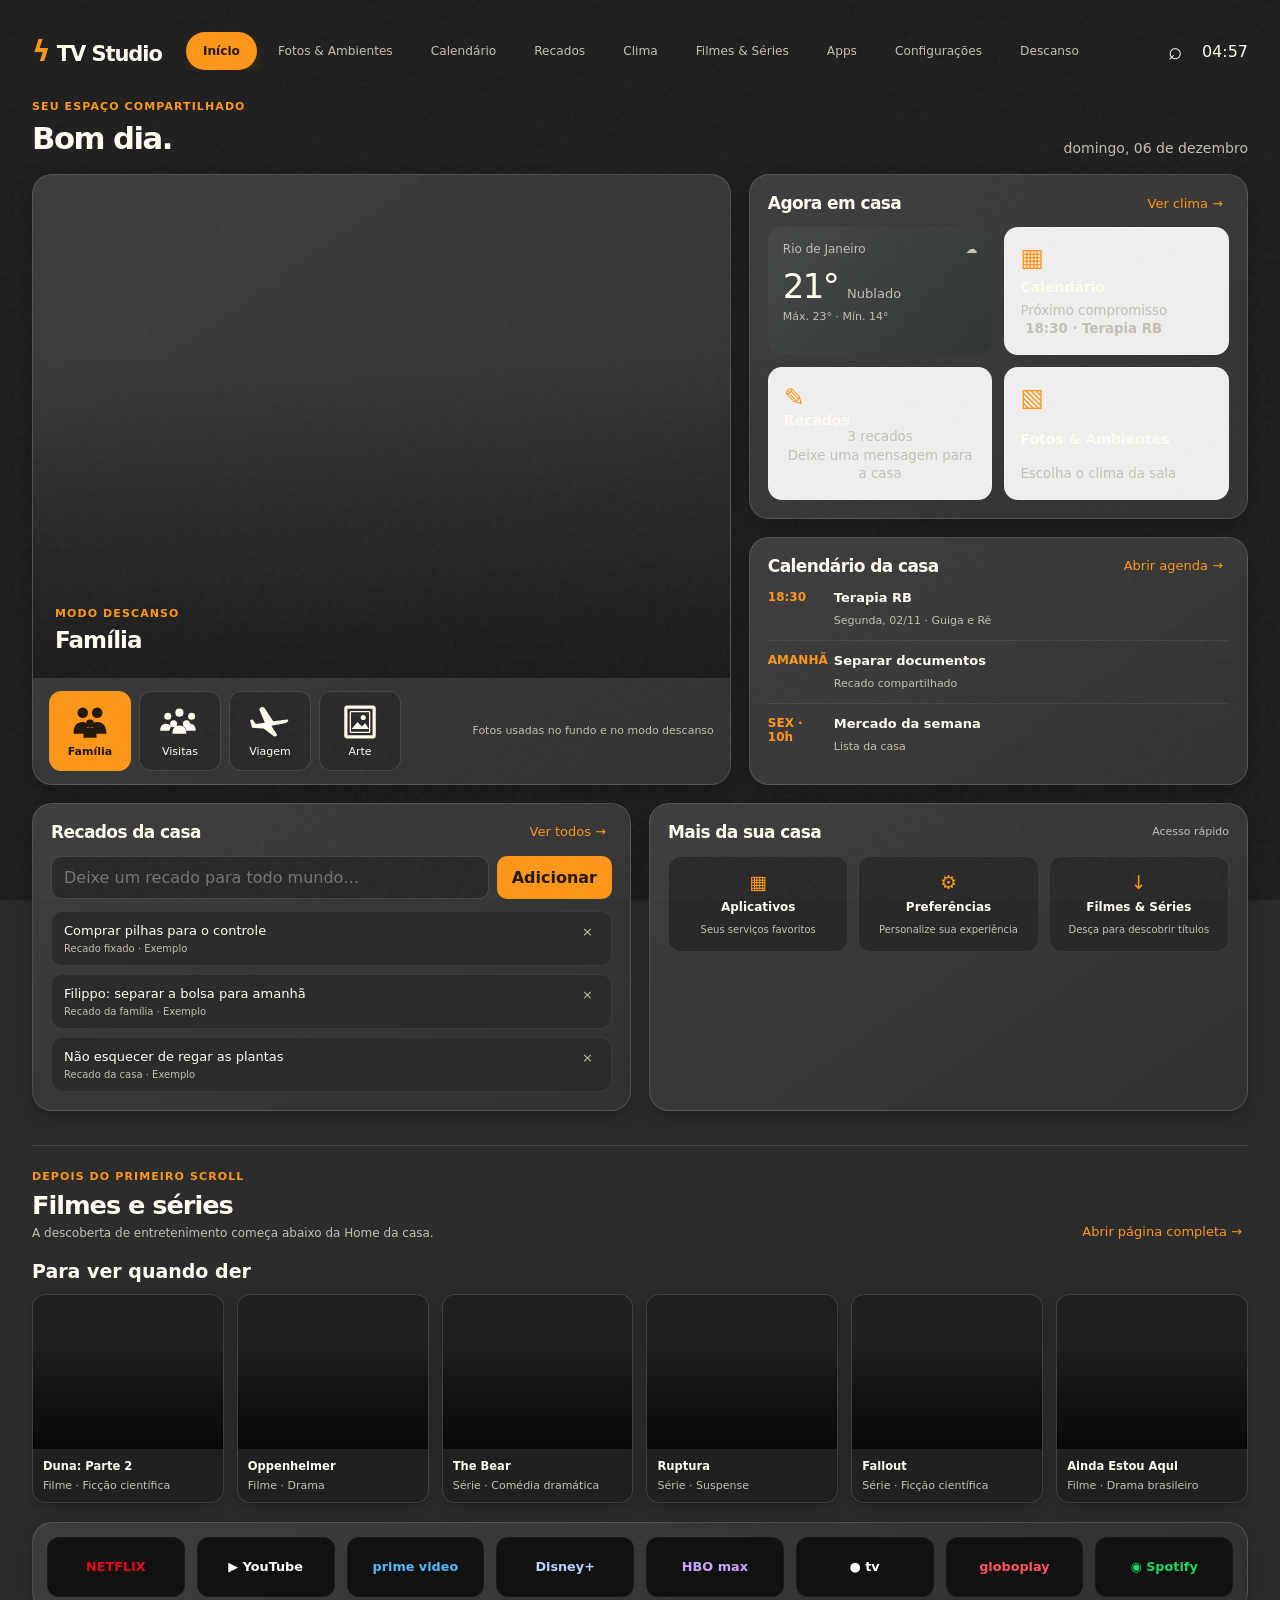
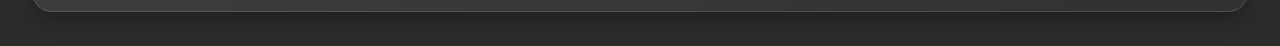
==== docs/preview-tv-studio.html @ 8d258130 "Add explanatory guest music preview interaction" ====
<!doctype html>
<html lang="pt-BR">
<head>
<meta charset="utf-8">
<meta name="viewport" content="width=device-width,initial-scale=1">
<title>TV Studio · Protótipo Casa</title>
<style>
:root{--bg:#2c2c2c;--panel:#353535;--panel2:#252525;--text:#fffcf4;--muted:#c4bfb6;--accent:#ff961a;--line:rgba(255,252,244,.14);--shadow:0 8px 22px rgba(0,0,0,.28)}
*{box-sizing:border-box}html{background:var(--bg);color:var(--text);font-family:Inter,system-ui,-apple-system,"Segoe UI",sans-serif}body{margin:0;min-height:100vh;background:var(--bg)}body:after{content:"";position:fixed;inset:0;z-index:0;pointer-events:none;background:linear-gradient(0deg,rgba(27,27,27,.88),rgba(27,27,27,.78)),var(--ambient-image,url('https://images.unsplash.com/photo-1470252649378-9c29740c9fa8?auto=format&fit=crop&w=1800&q=85')) center/cover no-repeat;opacity:1;transition:background-image .4s ease}
body:before{content:"";pointer-events:none;position:fixed;inset:0;z-index:20;opacity:.05;background-image:url("data:image/svg+xml,%3Csvg viewBox='0 0 180 180' xmlns='http://www.w3.org/2000/svg'%3E%3Cfilter id='n'%3E%3CfeTurbulence type='fractalNoise' baseFrequency='.9' numOctaves='3' stitchTiles='stitch'/%3E%3C/filter%3E%3Crect width='100%25' height='100%25' filter='url(%23n)' opacity='.7'/%3E%3C/svg%3E")}
button,input,textarea{font:inherit;color:inherit}button{cursor:pointer}button:focus-visible,input:focus-visible,textarea:focus-visible{outline:3px solid var(--accent);outline-offset:3px}
.shell{position:relative;z-index:1;max-width:1900px;margin:auto;padding:20px clamp(16px,2.5vw,42px) 34px}.top{display:flex;align-items:center;gap:24px;min-height:62px;margin-bottom:18px}.brand{font-size:clamp(21px,1.6vw,30px);font-weight:850;letter-spacing:-.05em;white-space:nowrap}.bolt{color:var(--accent);font-size:1.35em;margin-right:7px}.nav{display:flex;align-items:center;gap:4px;flex:1;overflow-x:auto;scrollbar-width:none}.nav::-webkit-scrollbar{display:none}.nav button{border:0;background:transparent;padding:12px 17px;border-radius:40px;white-space:nowrap;font-size:clamp(12px,.95vw,17px);color:var(--muted)}.nav button.active{background:var(--accent);color:#221a11;font-weight:800;box-shadow:0 4px 14px #ff961a22}.screensaver-view{position:fixed!important;inset:0;z-index:30;background:#151515;display:none!important;padding:0!important;min-height:100vh}.screensaver-view.active{display:block!important}.screensaver-photo{position:absolute;inset:0;background:linear-gradient(0deg,rgba(0,0,0,.5),transparent 45%),var(--ambient-image) center/cover;transition:background-image .5s}.screensaver-label{position:absolute;left:5vw;bottom:5vh;text-shadow:0 2px 20px #000}.screensaver-label strong{display:block;font-size:clamp(26px,4vw,60px);letter-spacing:-.04em}.screensaver-label span{font-size:clamp(14px,1.5vw,22px);color:#fffcf4cc}.screensaver-exit{position:absolute;right:28px;top:24px;background:#222a;border:1px solid #ffffff44;border-radius:99px;padding:12px 18px}.topright{display:flex;align-items:center;gap:14px;white-space:nowrap}.search{font-size:24px;background:none;border:0}
h1,h2,h3,p{margin-top:0}.page-intro{display:flex;justify-content:space-between;align-items:end;gap:14px;margin:8px 0 18px}.kicker{color:var(--accent);text-transform:uppercase;letter-spacing:.1em;font-size:11px;font-weight:850;margin-bottom:7px}.page-intro h1{font-size:clamp(28px,2.4vw,44px);letter-spacing:-.05em;margin:0}.date-label{color:var(--muted);font-size:14px}
.panel{background:linear-gradient(145deg,rgba(255,255,255,.04),rgba(0,0,0,.08)),var(--panel);border:1px solid var(--line);border-radius:20px;box-shadow:var(--shadow);min-width:0}.panel-head{display:flex;align-items:center;justify-content:space-between;gap:10px;margin-bottom:14px}.panel-head h2{font-size:clamp(17px,1.25vw,23px);letter-spacing:-.035em;margin:0}.link{background:none;border:0;color:var(--accent);font-size:13px}
.home-grid{display:grid;grid-template-columns:minmax(0,1.4fr) minmax(290px,1fr);gap:18px}.photo-panel{overflow:hidden;min-height:340px;display:grid;grid-template-rows:minmax(230px,1fr) auto}.photo-image{position:relative;min-height:265px;background:linear-gradient(0deg,rgba(17,17,17,.72),rgba(17,17,17,.02) 65%),var(--ambient-image,url('https://images.unsplash.com/photo-1470252649378-9c29740c9fa8?auto=format&fit=crop&w=1400&q=85')) center/cover}.photo-copy{position:absolute;left:22px;bottom:20px}.photo-copy h2{font-size:clamp(22px,1.8vw,32px);margin:0 0 5px;letter-spacing:-.04em}.photo-copy p{font-size:13px;color:#eee6d8;margin:0}.photo-bottom{padding:13px 16px;display:flex;align-items:center;justify-content:space-between;gap:14px}.moods{display:flex;gap:8px;flex-wrap:wrap}.mood{border:1px solid var(--line);background:#292929;border-radius:12px;padding:11px;min-width:62px;min-height:54px;display:grid;place-items:center;color:var(--text)}.mood svg{width:42px;height:36px;display:block}.moods .mood{position:relative;min-width:82px;min-height:70px;padding:12px}.moods .mood:after{content:attr(data-mood);display:block;font-size:11px;margin-top:5px}.guest-mode .mood[data-mood="Visitas"]{background:var(--accent);color:#21170b;border-color:var(--accent)}.mood.active{background:var(--accent);border-color:var(--accent);color:#21170b;font-weight:800}.small-status{color:var(--muted);font-size:11px}
.side-stack{display:grid;grid-template-rows:auto auto;gap:18px}.widget-panel{padding:18px}.widget-grid{display:grid;grid-template-columns:1fr 1fr;gap:12px}.weather-widget{background:linear-gradient(135deg,#454747,#303333);border-radius:14px;padding:15px;min-height:128px}.weather-top{display:flex;justify-content:space-between;align-items:center;color:var(--muted);font-size:12px}.temp{font-size:34px;letter-spacing:-.05em;margin:10px 0 4px}.temp small{font-size:13px;color:var(--muted);letter-spacing:0}.weather-foot{font-size:11px;color:var(--muted)}.quick-widget{border:1px solid var(--line);border-radius:14px;padding:15px;min-height:128px;display:flex;flex-direction:column;justify-content:space-between}.quick-widget .big-icon{font-size:25px;color:var(--accent)}.quick-widget strong{font-size:14px}.quick-widget small{color:var(--muted);line-height:1.4}.calendar-panel{padding:18px}.events{display:flex;flex-direction:column;gap:0}.event{display:grid;grid-template-columns:54px 1fr;gap:12px;padding:12px 0;border-top:1px solid rgba(255,252,244,.08)}.event:first-child{border-top:0;padding-top:0}.event time{color:var(--accent);font-weight:800;font-size:12px}.event strong{display:block;font-size:13px;margin-bottom:4px}.event small{color:var(--muted);font-size:11px}.notes-panel{padding:18px}.note-compose{display:flex;gap:8px;margin-bottom:12px}.note-compose input{min-width:0;flex:1;border:1px solid var(--line);background:#282828;border-radius:10px;padding:11px 12px}.note-compose button,.primary-button{border:0;background:var(--accent);color:#22180d;border-radius:10px;font-weight:800;padding:10px 15px}.note-list{display:flex;flex-direction:column;gap:8px}.note-item{display:flex;justify-content:space-between;align-items:start;gap:10px;background:#2b2b2b;border:1px solid rgba(255,252,244,.07);border-radius:11px;padding:11px 12px;font-size:13px}.note-item small{display:block;color:var(--muted);font-size:10px;margin-top:5px}.note-item button{background:none;border:0;color:var(--muted)}
.lower-grid{display:grid;grid-template-columns:1fr 1fr;gap:18px;margin-top:18px}.mini-panel{padding:18px}.mini-widgets{display:grid;grid-template-columns:repeat(3,1fr);gap:10px}.mini-card{padding:14px;border-radius:13px;background:#292929;border:1px solid rgba(255,252,244,.08);min-height:93px}.mini-card span{font-size:19px;color:var(--accent)}.mini-card strong{display:block;font-size:12px;margin:7px 0 4px}.mini-card small{font-size:10px;color:var(--muted)}
.entertainment{margin-top:34px;padding-top:24px;border-top:1px solid rgba(255,252,244,.13);scroll-margin-top:18px}.section-title{display:flex;justify-content:space-between;align-items:end;margin-bottom:16px}.section-title h2{font-size:clamp(24px,2vw,36px);margin:0;letter-spacing:-.04em}.section-title p{color:var(--muted);font-size:12px;margin:6px 0 0}.content-row{margin:20px 0 0}.content-row h3{font-size:19px;margin:0 0 12px}.posters{display:grid;grid-template-columns:repeat(6,minmax(0,1fr));gap:13px}.poster{padding:0;text-align:left;overflow:hidden;border-radius:13px;border:1px solid var(--line);background:#202020;box-shadow:0 5px 16px #0004;transition:transform .16s,border-color .16s}.poster:hover,.poster:focus-visible{transform:translateY(-3px);border-color:var(--accent)}.poster-art{height:clamp(130px,12vw,210px);background-size:cover;background-position:center;position:relative}.poster-art:after{content:"";position:absolute;inset:30% 0 0;background:linear-gradient(transparent,#0009)}.poster-info{padding:10px}.poster-info strong{font-size:clamp(11px,.9vw,15px);display:block;white-space:nowrap;overflow:hidden;text-overflow:ellipsis}.poster-info small{display:block;color:var(--muted);font-size:11px;margin-top:6px}.apps-row{margin-top:19px;padding:14px;display:grid;grid-template-columns:repeat(8,minmax(0,1fr));gap:12px}.app{min-height:60px;border-radius:12px;background:#111;display:grid;place-items:center;font-weight:850;font-size:clamp(11px,1vw,17px);border:1px solid rgba(255,255,255,.04)}.netflix{color:#e50914}.youtube{color:#fff}.prime{color:#55b8fa}.disney{color:#bed0ff}.max{color:#c6a7ff}.apple{color:#fff}.globo{color:#ff5664}.spotify{color:#1ed760}

.guest-tools{display:none;margin-top:12px;gap:14px;align-items:stretch}.guest-mode .guest-tools{display:flex}.guest-qr{display:flex;gap:12px;align-items:center;padding:12px 14px;border:1px solid var(--line);border-radius:14px;background:rgba(25,25,25,.78);min-width:0}.guest-qr img{width:94px;height:94px;background:#fff;border-radius:7px;object-fit:contain}.guest-qr strong{display:block;font-size:13px;margin-bottom:5px}.guest-qr small{color:var(--muted);font-size:11px;line-height:1.4}.guest-music{flex:1;display:flex;gap:12px;align-items:center;border:2px solid var(--accent);border-radius:14px;padding:14px;background:rgba(25,25,25,.82);text-align:left}.guest-music .spotify-mark{width:48px;height:48px;border-radius:50%;background:#1ed760;color:#101010;display:grid;place-items:center;font-size:27px;flex:none}.guest-music strong{display:block;font-size:14px}.guest-music small{display:block;color:var(--muted);margin-top:4px;font-size:11px}.guest-mode .spotify-app{outline:2px solid var(--accent);outline-offset:3px;order:-1}

.page-view{display:none}.page-view.active{display:block}.page-card{padding:22px;min-height:320px}.page-card h2{font-size:24px}.placeholder-grid{display:grid;grid-template-columns:repeat(3,minmax(0,1fr));gap:14px;margin-top:20px}.placeholder-tile{padding:20px;border:1px solid var(--line);border-radius:14px;background:#292929;min-height:145px}.placeholder-tile b{display:block;margin:12px 0 7px}.placeholder-tile p{color:var(--muted);font-size:13px;line-height:1.5}.calendar-full{display:grid;grid-template-columns:1.1fr 1fr;gap:18px}.month{display:grid;grid-template-columns:repeat(7,1fr);gap:6px}.day{padding:10px 4px;text-align:center;border-radius:8px;background:#292929;color:var(--muted);font-size:12px}.day.has{border:1px solid var(--accent);color:var(--text)}.day.today{background:var(--accent);color:#21170c;font-weight:900}.message-board{display:grid;grid-template-columns:repeat(3,minmax(0,1fr));gap:12px}.message{padding:18px;min-height:140px;border-radius:15px;background:#292929;border:1px solid var(--line)}.message .pin{color:var(--accent)}.message p{line-height:1.5;font-size:14px}.toolbar{display:flex;gap:8px;flex-wrap:wrap;margin:14px 0}.toolbar button{border:1px solid var(--line);background:#292929;border-radius:10px;padding:10px 13px}.toolbar button.active{border-color:var(--accent);color:var(--accent)}.demo-hint{color:var(--muted);font-size:12px;line-height:1.55;margin-top:16px}
@media(max-width:980px){.top{align-items:start;flex-wrap:wrap}.nav{order:3;flex-basis:100%}.home-grid{grid-template-columns:1fr}.side-stack{grid-template-columns:1fr 1fr;grid-template-rows:auto}.lower-grid{grid-template-columns:1fr}.posters{grid-template-columns:repeat(3,minmax(0,1fr))}.apps-row{grid-template-columns:repeat(4,minmax(0,1fr))}}
@media(max-width:620px){.shell{padding:12px}.topright{margin-left:auto}.side-stack{grid-template-columns:1fr}.home-grid{gap:12px}.photo-panel{min-height:300px}.photo-image{min-height:220px}.photo-bottom{align-items:start;flex-direction:column}.widget-grid{grid-template-columns:1fr 1fr}.lower-grid{gap:12px}.mini-widgets{grid-template-columns:1fr}.posters{grid-template-columns:repeat(2,minmax(0,1fr))}.apps-row{grid-template-columns:repeat(4,minmax(0,1fr))}.placeholder-grid,.message-board{grid-template-columns:1fr}.calendar-full{grid-template-columns:1fr}.page-intro{align-items:start;flex-direction:column}}
</style>
</head>
<body>
<main class="shell">
<header class="top">
 <div class="brand"><span class="bolt">ϟ</span>TV Studio</div>
 <nav class="nav" aria-label="Menu principal">
  <button class="active" data-page="home">Início</button><button data-page="photos">Fotos & Ambientes</button><button data-page="calendar">Calendário</button><button data-page="notes">Recados</button><button data-page="weather">Clima</button><button data-page="entertainment">Filmes & Séries</button><button data-page="apps">Apps</button><button data-page="settings">Configurações</button><button data-page="screensaver">Descanso</button>
 </nav>
 <div class="topright"><button class="search" aria-label="Buscar">⌕</button><span id="clock"></span></div>
</header>

<section class="page-view active" id="page-home">
 <div class="page-intro"><div><div class="kicker">Seu espaço compartilhado</div><h1>Bom dia.</h1></div><div class="date-label" id="dateLabel"></div></div>
 <div class="home-grid">
  <section class="panel photo-panel">
   <div class="photo-image"><div class="photo-copy"><div class="kicker">Modo descanso</div><h2 id="moodTitle">Família</h2></div></div>
   <div class="photo-bottom"><div class="moods"><button class="mood active" data-mood="Família" aria-label="Família" title="Família"><svg viewBox="0 0 64 54" aria-hidden="true"><circle cx="21" cy="13" r="8" fill="currentColor"/><circle cx="43" cy="13" r="8" fill="currentColor"/><circle cx="32" cy="29" r="6" fill="currentColor"/><path d="M7 43c0-10 5-16 14-16 4 0 7 2 9 5-3 4-4 8-4 13H7zm31 2c0-6-1-10-4-13 2-3 5-5 9-5 9 0 14 6 14 18H38zM22 51c0-10 3-16 10-16s10 6 10 16H22z" fill="currentColor"/></svg></button><button class="mood" data-mood="Visitas" aria-label="Visitas" title="Visitas"><svg viewBox="0 0 72 56" aria-hidden="true"><g fill="currentColor"><circle cx="35" cy="12" r="7"/><circle cx="15" cy="18" r="6"/><circle cx="56" cy="18" r="6"/><circle cx="25" cy="31" r="6"/><circle cx="47" cy="31" r="6"/><path d="M23 48c0-9 4-14 12-14s12 5 12 14H23zM2 43c0-8 4-12 10-12 4 0 7 2 9 5-2 3-3 5-3 7H2zm45 0c0-2-1-4-3-7 2-3 5-5 9-5 6 0 10 4 10 12H47z"/></g></svg></button><button class="mood" data-mood="Viagem" aria-label="Viagem" title="Viagem"><svg viewBox="0 0 64 56" aria-hidden="true"><path d="M59 24 37 27 24 7c-1-2-4-3-6-2-2 1-3 3-2 5l8 19-14 2-5-7-4 1 3 12 18 1 16 12c2 1 5 0 5-2l-9-14 21-4c5-1 7-5 4-6z" fill="currentColor"/></svg></button><button class="mood" data-mood="Arte" aria-label="Arte" title="Arte"><svg viewBox="0 0 64 56" aria-hidden="true"><rect x="10" y="5" width="44" height="46" rx="2" fill="none" stroke="currentColor" stroke-width="5"/><rect x="17" y="12" width="30" height="32" rx="1" fill="none" stroke="currentColor" stroke-width="2"/><circle cx="37" cy="21" r="4" fill="currentColor"/><path d="M19 39 28 28l7 7 5-5 6 9z" fill="currentColor"/></svg></button></div><span class="small-status">Fotos usadas no fundo e no modo descanso</span></div>
  </section>
  <div class="side-stack">
   <section class="panel widget-panel">
    <div class="panel-head"><h2>Agora em casa</h2><button class="link" data-page="weather">Ver clima →</button></div>
    <div class="widget-grid">
     <div class="weather-widget"><div class="weather-top"><span>Rio de Janeiro</span><span>☁</span></div><div class="temp">21° <small>Nublado</small></div><div class="weather-foot">Máx. 23° · Mín. 14°</div></div>
     <button class="quick-widget" data-page="calendar"><span class="big-icon">▦</span><strong>Calendário</strong><small>Próximo compromisso<br><b>18:30 · Terapia RB</b></small></button>
     <button class="quick-widget" data-page="notes"><span class="big-icon">✎</span><strong>Recados</strong><small><span id="noteCount">3 recados</span><br>Deixe uma mensagem para a casa</small></button>
     <button class="quick-widget" data-page="photos"><span class="big-icon">▧</span><strong>Fotos & Ambientes</strong><small>Escolha o clima da sala</small></button>
    </div>
   </section>
   <section class="panel calendar-panel">
    <div class="panel-head"><h2>Calendário da casa</h2><button class="link" data-page="calendar">Abrir agenda →</button></div>
    <div class="events">
     <div class="event"><time>18:30</time><div><strong>Terapia RB</strong><small>Segunda, 02/11 · Guiga e Rê</small></div></div>
     <div class="event"><time>AMANHÃ</time><div><strong>Separar documentos</strong><small>Recado compartilhado</small></div></div>
     <div class="event"><time>SEX · 10h</time><div><strong>Mercado da semana</strong><small>Lista da casa</small></div></div>
    </div>
   </section>
  </div>
 </div>
 <div class="lower-grid">
  <section class="panel notes-panel">
   <div class="panel-head"><h2>Recados da casa</h2><button class="link" data-page="notes">Ver todos →</button></div>
   <form class="note-compose" id="quickNote"><input id="noteInput" placeholder="Deixe um recado para todo mundo…" aria-label="Novo recado"><button type="submit">Adicionar</button></form>
   <div class="note-list" id="homeNotes">
    <div class="note-item"><div>Comprar pilhas para o controle<small>Recado fixado · Exemplo</small></div><button aria-label="Remover">×</button></div>
    <div class="note-item"><div>Filippo: separar a bolsa para amanhã<small>Recado da família · Exemplo</small></div><button aria-label="Remover">×</button></div>
    <div class="note-item"><div>Não esquecer de regar as plantas<small>Recado da casa · Exemplo</small></div><button aria-label="Remover">×</button></div>
   </div>
  </section>
  <section class="panel mini-panel">
   <div class="panel-head"><h2>Mais da sua casa</h2><span class="small-status">Acesso rápido</span></div>
   <div class="mini-widgets">
    <button class="mini-card" data-page="apps"><span>▦</span><strong>Aplicativos</strong><small>Seus serviços favoritos</small></button>
    <button class="mini-card" data-page="settings"><span>⚙</span><strong>Preferências</strong><small>Personalize sua experiência</small></button>
    <button class="mini-card" data-scroll="entertainment"><span>↓</span><strong>Filmes & Séries</strong><small>Desça para descobrir títulos</small></button>
   </div>
  </section>
 </div>
 <section class="entertainment" id="entertainment">
  <div class="section-title"><div><div class="kicker">Depois do primeiro scroll</div><h2>Filmes e séries</h2><p>A descoberta de entretenimento começa abaixo da Home da casa.</p></div><button class="link" data-page="entertainment">Abrir página completa →</button></div>
  <div class="content-row"><h3>Para ver quando der</h3><div class="posters" id="homePosters"></div></div>
  <div class="panel apps-row" aria-label="Aplicativos de streaming"><button class="app netflix">NETFLIX</button><button class="app youtube">▶ YouTube</button><button class="app prime">prime video</button><button class="app disney">Disney+</button><button class="app max">HBO max</button><button class="app apple">● tv</button><button class="app globo">globoplay</button><button class="app spotify spotify-app">◉ Spotify</button></div>
 </section>
</section>

<section class="page-view" id="page-photos">
 <div class="page-intro"><div><div class="kicker">Personalize o ambiente</div><h1>Fotos & Ambientes</h1></div><div class="date-label">Família · Visitas · Calma · Arte</div></div>
 <section class="panel page-card"><h2>Suas fotos começam aqui</h2><p class="demo-hint">Esta prévia mostra a experiência visual. A conexão direta com álbuns do Google Fotos ainda não está implementada no aplicativo. Não mostramos uma falsa conexão.</p><div class="photo-image" style="border-radius:14px;min-height:300px;margin:16px 0"><div class="photo-copy"><div class="kicker">Ambiente selecionado</div><h2 id="photoMoodPage">Família</h2></div></div><div class="moods"><button class="mood active" data-mood="Família" title="Família" aria-label="Família"><svg viewBox="0 0 64 54" aria-hidden="true"><circle cx="21" cy="13" r="8" fill="currentColor"/><circle cx="43" cy="13" r="8" fill="currentColor"/><circle cx="32" cy="29" r="6" fill="currentColor"/><path d="M7 43c0-10 5-16 14-16 4 0 7 2 9 5-3 4-4 8-4 13H7zm31 2c0-6-1-10-4-13 2-3 5-5 9-5 9 0 14 6 14 18H38zM22 51c0-10 3-16 10-16s10 6 10 16H22z" fill="currentColor"/></svg></button><button class="mood" data-mood="Visitas" title="Visitas" aria-label="Visitas"><svg viewBox="0 0 72 56" aria-hidden="true"><g fill="currentColor"><circle cx="35" cy="12" r="7"/><circle cx="15" cy="18" r="6"/><circle cx="56" cy="18" r="6"/><circle cx="25" cy="31" r="6"/><circle cx="47" cy="31" r="6"/><path d="M23 48c0-9 4-14 12-14s12 5 12 14H23zM2 43c0-8 4-12 10-12 4 0 7 2 9 5-2 3-3 5-3 7H2zm45 0c0-2-1-4-3-7 2-3 5-5 9-5 6 0 10 4 10 12H47z"/></g></svg></button><button class="mood" data-mood="Viagem" title="Viagem" aria-label="Viagem"><svg viewBox="0 0 64 56" aria-hidden="true"><path d="M59 24 37 27 24 7c-1-2-4-3-6-2-2 1-3 3-2 5l8 19-14 2-5-7-4 1 3 12 18 1 16 12c2 1 5 0 5-2l-9-14 21-4c5-1 7-5 4-6z" fill="currentColor"/></svg></button><button class="mood" data-mood="Arte" title="Arte" aria-label="Arte"><svg viewBox="0 0 64 56" aria-hidden="true"><rect x="10" y="5" width="44" height="46" rx="2" fill="none" stroke="currentColor" stroke-width="5"/><rect x="17" y="12" width="30" height="32" rx="1" fill="none" stroke="currentColor" stroke-width="2"/><circle cx="37" cy="21" r="4" fill="currentColor"/><path d="M19 39 28 28l7 7 5-5 6 9z" fill="currentColor"/></svg></button></div><div class="placeholder-grid"><div class="placeholder-tile"><span>▧</span><b>Família</b><p>Fotos e memórias para o dia a dia.</p></div><div class="placeholder-tile"><span>⌂</span><b>Visitas</b><p>Um ambiente acolhedor para receber.</p></div><div class="placeholder-tile"><span>◌</span><b>Calma</b><p>Imagens tranquilas para momentos de descanso.</p></div></div></section>
</section>
<section class="page-view" id="page-calendar">
 <div class="page-intro"><div><div class="kicker">Organização compartilhada</div><h1>Calendário da casa</h1></div><div class="date-label">Eventos demonstrativos</div></div>
 <div class="calendar-full"><section class="panel page-card"><div class="panel-head"><h2>Novembro 2026</h2><span class="small-status">Vista mensal · Demonstração</span></div><div class="month" id="month"></div><p class="demo-hint">Os eventos exibidos são ilustrativos nesta prévia, não vêm de uma conta de calendário conectada.</p></section><section class="panel page-card"><div class="panel-head"><h2>Próximos compromissos</h2><button class="link" data-page="notes">Abrir recados →</button></div><div class="events"><div class="event"><time>02 NOV<br>18:30</time><div><strong>Terapia RB</strong><small>Guiga e Rê</small></div></div><div class="event"><time>16 NOV<br>18:30</time><div><strong>Terapia RB</strong><small>Guiga e Rê</small></div></div><div class="event"><time>30 NOV<br>18:30</time><div><strong>Terapia RB</strong><small>Guiga e Rê</small></div></div><div class="event"><time>04 DEZ<br>10:00</time><div><strong>Compromisso da família</strong><small>Exemplo para protótipo</small></div></div></div></section></div>
</section>
<section class="page-view" id="page-notes">
 <div class="page-intro"><div><div class="kicker">Comunicação da família</div><h1>Recados</h1></div><div class="date-label">Prévia local · não sincronizada</div></div>
 <section class="panel page-card"><h2>Mural de recados</h2><form class="note-compose" id="fullNote"><input id="fullNoteInput" placeholder="Escreva um recado…" aria-label="Novo recado"><button type="submit">Publicar</button></form><div class="message-board" id="messageBoard"></div><p class="demo-hint">Os recados adicionados nesta prévia ficam apenas nesta sessão do navegador. A sincronização entre dispositivos precisa de backend.</p></section>
</section>
<section class="page-view" id="page-weather">
 <div class="page-intro"><div><div class="kicker">Visão rápida do tempo</div><h1>Clima</h1></div><div class="date-label">Rio de Janeiro · demonstração</div></div>
 <section class="panel page-card"><h2>Hoje na sua cidade</h2><div class="widget-grid"><div class="weather-widget"><div class="weather-top"><span>Rio de Janeiro</span><span>☁</span></div><div class="temp">21° <small>Nublado</small></div><div class="weather-foot">Máx. 23° · Mín. 14°</div></div><div class="weather-widget"><div class="weather-top"><span>Próximas horas</span><span>☀</span></div><div class="temp">22° <small>12h</small></div><div class="weather-foot">23° · 14h &nbsp; 22° · 16h</div></div></div><p class="demo-hint">Dados ilustrativos nesta prévia. O app final deverá apresentar o estado de carregamento e a fonte dos dados reais.</p></section>
</section>
<section class="page-view" id="page-entertainment">
 <div class="page-intro"><div><div class="kicker">Descoberta</div><h1>Filmes & Séries</h1></div><div class="date-label">Página dedicada</div></div>
 <section class="panel page-card"><h2>Destaques para assistir</h2><div class="posters" id="fullPosters"></div><p class="demo-hint">Títulos e imagens demonstrativos. A página final usa os dados da integração de catálogo quando estiverem disponíveis.</p></section>
</section>
<section class="page-view" id="page-apps">
 <div class="page-intro"><div><div class="kicker">Acesso rápido</div><h1>Aplicativos</h1></div><div class="date-label">Página dedicada</div></div>
 <section class="panel page-card"><h2>Seus aplicativos favoritos</h2><div class="panel apps-row"><button class="app netflix">NETFLIX</button><button class="app youtube">▶ YouTube</button><button class="app prime">prime video</button><button class="app disney">Disney+</button><button class="app max">HBO max</button><button class="app apple">● tv</button><button class="app globo">globoplay</button><button class="app spotify">◉ Spotify</button></div><p class="demo-hint">Os botões nesta prévia não abrem aplicativos reais. A versão para TV usa a lista de apps instalada e as intents do Android.</p></section>
</section>
<section class="page-view screensaver-view" id="page-screensaver"><div class="screensaver-photo"></div><button class="screensaver-exit" id="exitScreensaver">← Voltar ao TV Studio</button><div class="screensaver-label"><strong id="screensaverMood">Família</strong><span>Modo descanso · fotos do álbum de ambientes</span></div></section>
<section class="page-view" id="page-settings">
 <div class="page-intro"><div><div class="kicker">Ajustes do produto</div><h1>Configurações</h1></div><div class="date-label">Página dedicada</div></div>
 <section class="panel page-card"><h2>Personalize o TV Studio</h2><div class="placeholder-grid"><div class="placeholder-tile"><span>◐</span><b>Aparência</b><p>Tema escuro, contraste, tamanhos e estilo visual.</p></div><div class="placeholder-tile"><span>⌖</span><b>Localização</b><p>Cidade e unidades para o widget de clima.</p></div><div class="placeholder-tile"><span>▦</span><b>Dados e conexões</b><p>Calendário, fotos e serviços de conteúdo.</p></div></div><p class="demo-hint">Esta é uma maquete de navegação. As preferências não alteram o aplicativo instalado.</p></section>
</section>

</main>
<script>
const media=[
 ["Duna: Parte 2","Filme · Ficção científica","https://images.unsplash.com/photo-1500530855697-b586d89ba3ee?auto=format&fit=crop&w=500&q=80"],
 ["Oppenheimer","Filme · Drama","https://images.unsplash.com/photo-1519608487953-e999c86e7455?auto=format&fit=crop&w=500&q=80"],
 ["The Bear","Série · Comédia dramática","https://images.unsplash.com/photo-1555992336-03a23c7b20ee?auto=format&fit=crop&w=500&q=80"],
 ["Ruptura","Série · Suspense","https://images.unsplash.com/photo-1497366754035-f200968a6e72?auto=format&fit=crop&w=500&q=80"],
 ["Fallout","Série · Ficção científica","https://images.unsplash.com/photo-1500534623283-312aade485b7?auto=format&fit=crop&w=500&q=80"],
 ["Ainda Estou Aqui","Filme · Drama brasileiro","https://images.unsplash.com/photo-1518837695005-2083093ee35b?auto=format&fit=crop&w=500&q=80"]
];
function makePosters(where){const root=document.getElementById(where);if(!root)return;media.forEach(([title,meta,img])=>{const b=document.createElement('button');b.className='poster';b.innerHTML='<div class="poster-art" style="background-image:linear-gradient(0deg,#0005,transparent 65%),url(&quot;'+img+'&quot;)"></div><div class="poster-info"><strong>'+title+'</strong><small>'+meta+'</small></div>';b.addEventListener('click',()=>{const old=document.querySelector('.selection-message');if(old)old.remove();const p=document.createElement('p');p.className='demo-hint selection-message';p.textContent=title+' selecionado na prévia. Ações de reprodução não estão conectadas.';root.parentElement.appendChild(p)});root.appendChild(b)})}
makePosters('homePosters');makePosters('fullPosters');
function setPage(name,scrollTop=true){document.querySelectorAll('.page-view').forEach(x=>x.classList.remove('active'));const target=document.getElementById('page-'+name);if(target)target.classList.add('active');document.querySelectorAll('[data-page]').forEach(x=>x.classList.toggle('active',x.dataset.page===name));if(scrollTop)window.scrollTo({top:0,behavior:'smooth'});}
document.querySelectorAll('[data-page]').forEach(b=>b.addEventListener('click',()=>setPage(b.dataset.page)));
document.querySelectorAll('[data-scroll]').forEach(b=>b.addEventListener('click',()=>{setPage('home',false);setTimeout(()=>document.getElementById(b.dataset.scroll).scrollIntoView({behavior:'smooth',block:'start'}),30)}));
const moodImages={
'Família':"url('https://images.unsplash.com/photo-1470252649378-9c29740c9fa8?auto=format&fit=crop&w=1800&q=85')",
'Visitas':"url('https://images.unsplash.com/photo-1600210492486-724fe5c67fb0?auto=format&fit=crop&w=1800&q=85')",
'Viagem':"url('https://images.unsplash.com/photo-1441974231531-c6227db76b6e?auto=format&fit=crop&w=1800&q=85')",
'Arte':"url('https://images.unsplash.com/photo-1579783902614-a3fb3927b6a5?auto=format&fit=crop&w=1800&q=85')"};
function setMood(mood){document.querySelectorAll('[data-mood]').forEach(x=>x.classList.toggle('active',x.dataset.mood===mood));document.getElementById('moodTitle').textContent=mood;const other=document.getElementById('photoMoodPage');if(other)other.textContent=mood;document.getElementById('screensaverMood').textContent=mood;document.documentElement.style.setProperty('--ambient-image',moodImages[mood]||moodImages['Família']);document.body.classList.toggle('guest-mode',mood==='Visitas');}
document.querySelectorAll('[data-mood]').forEach(b=>b.addEventListener('click',()=>setMood(b.dataset.mood)));
document.querySelectorAll('.app.spotify').forEach(b=>b.addEventListener('click',()=>{if(document.body.classList.contains('guest-mode')){const p=document.createElement('p');p.className='demo-hint';p.textContent='Prévia: o Spotify fica em destaque no modo Visitas. A reprodução no Google Nest/TV precisa de integração real com Spotify Connect ou Cast.';b.closest('.apps-row').after(p)}}));
document.getElementById('exitScreensaver').addEventListener('click',()=>setPage('home'));

function getNotes(){const existing=document.querySelectorAll('#homeNotes .note-item');return Array.from(existing).map(x=>x.querySelector('div').childNodes[0].textContent.trim())}
function addNote(text){if(!text.trim())return;const targets=[document.getElementById('homeNotes'),document.getElementById('messageBoard')];targets.forEach((root,i)=>{if(!root)return;const item=document.createElement('div');item.className=i?'message':'note-item';if(i){item.innerHTML='<span class="pin">✦ RECADO</span><p></p><small>Adicionado nesta sessão</small>';item.querySelector('p').textContent=text}else{item.innerHTML='<div></div><button aria-label="Remover recado">×</button>';item.querySelector('div').append(document.createTextNode(text));const small=document.createElement('small');small.textContent='Adicionado nesta sessão';item.querySelector('div').appendChild(small);item.querySelector('button').addEventListener('click',()=>{item.remove();document.getElementById('noteCount').textContent=document.querySelectorAll('#homeNotes .note-item').length+' recados'})}root.prepend(item)});document.getElementById('noteCount').textContent=document.querySelectorAll('#homeNotes .note-item').length+' recados'}
document.getElementById('quickNote').addEventListener('submit',e=>{e.preventDefault();addNote(document.getElementById('noteInput').value);document.getElementById('noteInput').value=''});
document.getElementById('fullNote').addEventListener('submit',e=>{e.preventDefault();addNote(document.getElementById('fullNoteInput').value);document.getElementById('fullNoteInput').value=''});
const month=document.getElementById('month');['D','S','T','Q','Q','S','S'].forEach(x=>{const d=document.createElement('div');d.className='day';d.textContent=x;month.appendChild(d)});for(let i=1;i<=30;i++){const d=document.createElement('div');d.className='day'+([2,16,30].includes(i)?' has':'')+(i===28?' today':'');d.textContent=i;month.appendChild(d)}
function clock(){const n=new Date();document.getElementById('clock').textContent=new Intl.DateTimeFormat('pt-BR',{hour:'2-digit',minute:'2-digit'}).format(n);document.getElementById('dateLabel').textContent=new Intl.DateTimeFormat('pt-BR',{weekday:'long',day:'2-digit',month:'long'}).format(n)}clock();setInterval(clock,30000);
</script>
</body>
</html>
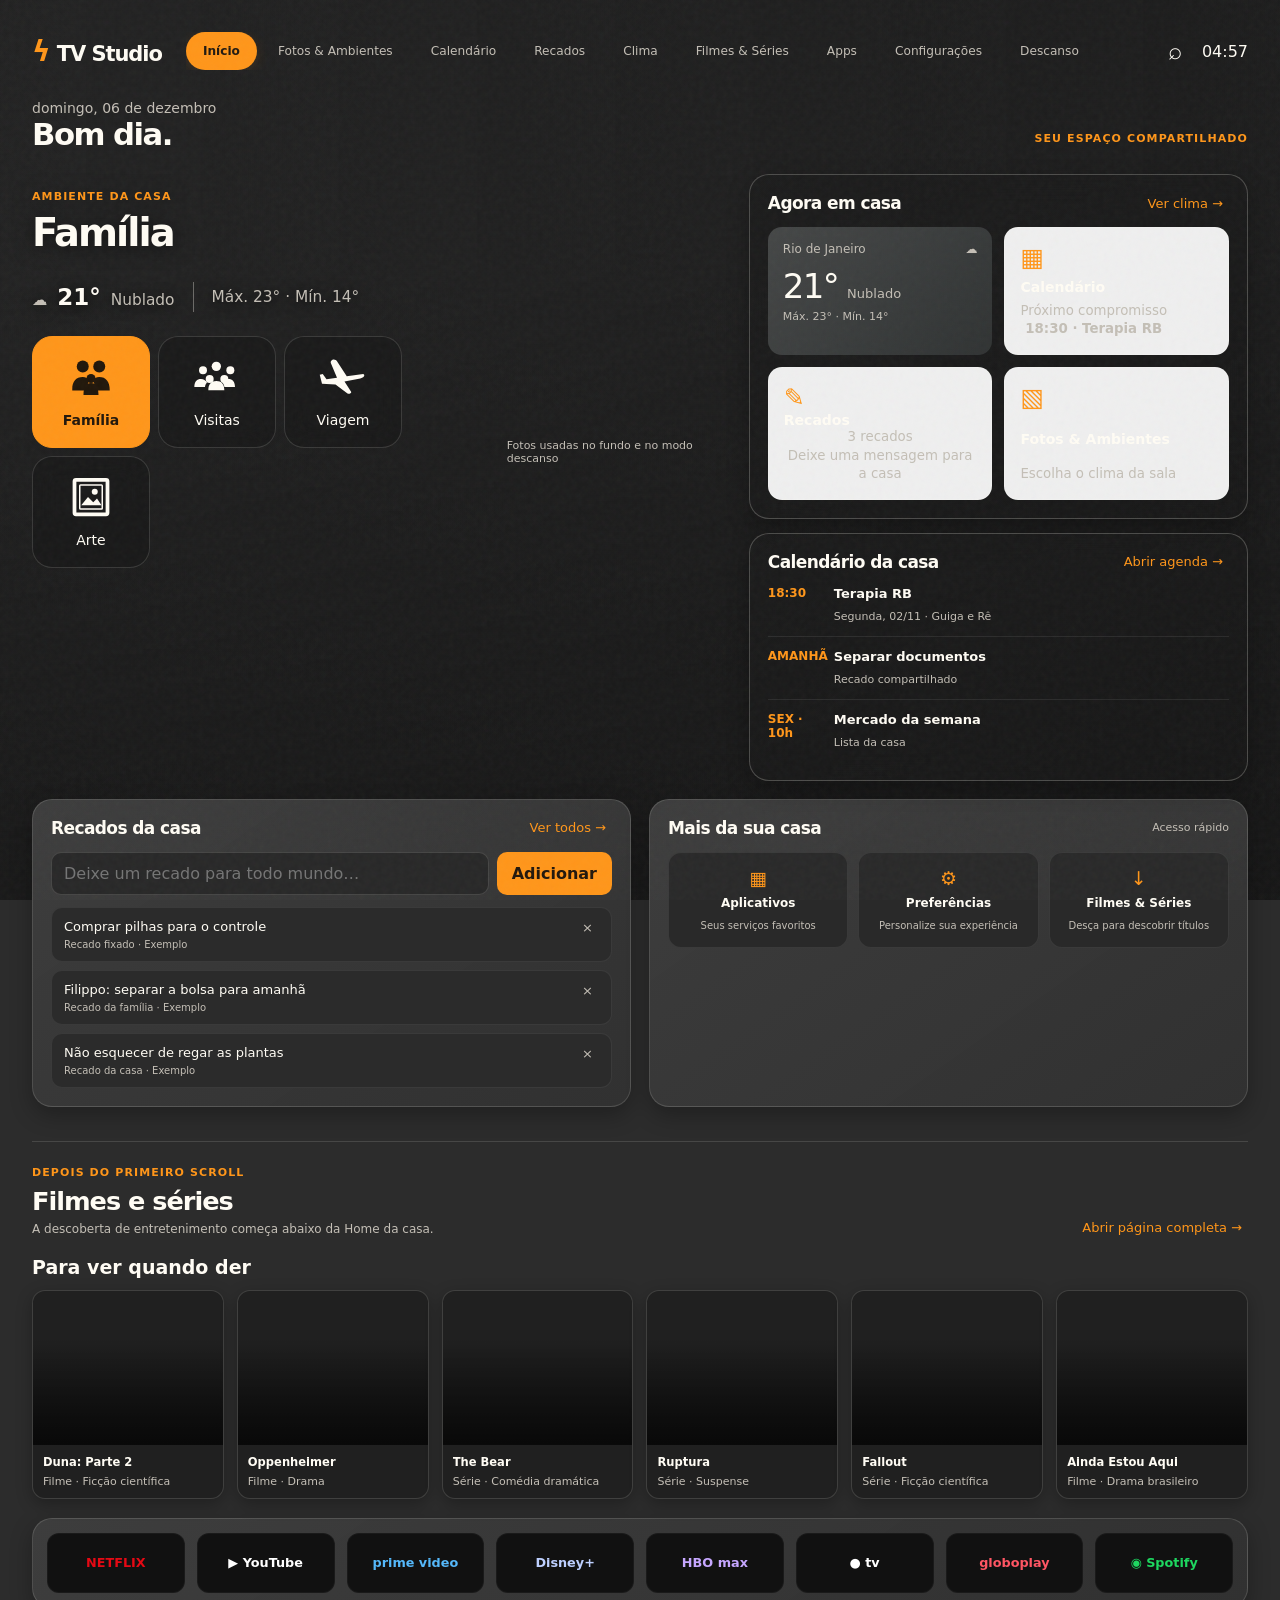
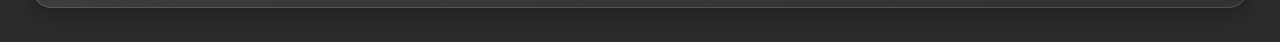
==== commit ba4dbf61: "Restore cinematic full-background Home composition from approved reference" ====
--- a/docs/preview-tv-studio.html
+++ b/docs/preview-tv-studio.html
@@ -6,21 +6,21 @@
 <title>TV Studio · Protótipo Casa</title>
 <style>
 :root{--bg:#2c2c2c;--panel:#353535;--panel2:#252525;--text:#fffcf4;--muted:#c4bfb6;--accent:#ff961a;--line:rgba(255,252,244,.14);--shadow:0 8px 22px rgba(0,0,0,.28)}
-*{box-sizing:border-box}html{background:var(--bg);color:var(--text);font-family:Inter,system-ui,-apple-system,"Segoe UI",sans-serif}body{margin:0;min-height:100vh;background:var(--bg)}body:after{content:"";position:fixed;inset:0;z-index:0;pointer-events:none;background:linear-gradient(0deg,rgba(27,27,27,.88),rgba(27,27,27,.78)),var(--ambient-image,url('https://images.unsplash.com/photo-1470252649378-9c29740c9fa8?auto=format&fit=crop&w=1800&q=85')) center/cover no-repeat;opacity:1;transition:background-image .4s ease}
+*{box-sizing:border-box}html{background:var(--bg);color:var(--text);font-family:Inter,system-ui,-apple-system,"Segoe UI",sans-serif}body{margin:0;min-height:100vh;background:var(--bg)}body:after{content:"";position:fixed;inset:0;z-index:0;pointer-events:none;background:linear-gradient(90deg,rgba(18,18,18,.28),rgba(18,18,18,.52)),linear-gradient(0deg,rgba(18,18,18,.62),rgba(18,18,18,.10) 70%),var(--ambient-image,url('https://images.unsplash.com/photo-1470252649378-9c29740c9fa8?auto=format&fit=crop&w=1800&q=85')) center/cover no-repeat;opacity:1;transition:background-image .4s ease}
 body:before{content:"";pointer-events:none;position:fixed;inset:0;z-index:20;opacity:.05;background-image:url("data:image/svg+xml,%3Csvg viewBox='0 0 180 180' xmlns='http://www.w3.org/2000/svg'%3E%3Cfilter id='n'%3E%3CfeTurbulence type='fractalNoise' baseFrequency='.9' numOctaves='3' stitchTiles='stitch'/%3E%3C/filter%3E%3Crect width='100%25' height='100%25' filter='url(%23n)' opacity='.7'/%3E%3C/svg%3E")}
 button,input,textarea{font:inherit;color:inherit}button{cursor:pointer}button:focus-visible,input:focus-visible,textarea:focus-visible{outline:3px solid var(--accent);outline-offset:3px}
 .shell{position:relative;z-index:1;max-width:1900px;margin:auto;padding:20px clamp(16px,2.5vw,42px) 34px}.top{display:flex;align-items:center;gap:24px;min-height:62px;margin-bottom:18px}.brand{font-size:clamp(21px,1.6vw,30px);font-weight:850;letter-spacing:-.05em;white-space:nowrap}.bolt{color:var(--accent);font-size:1.35em;margin-right:7px}.nav{display:flex;align-items:center;gap:4px;flex:1;overflow-x:auto;scrollbar-width:none}.nav::-webkit-scrollbar{display:none}.nav button{border:0;background:transparent;padding:12px 17px;border-radius:40px;white-space:nowrap;font-size:clamp(12px,.95vw,17px);color:var(--muted)}.nav button.active{background:var(--accent);color:#221a11;font-weight:800;box-shadow:0 4px 14px #ff961a22}.screensaver-view{position:fixed!important;inset:0;z-index:30;background:#151515;display:none!important;padding:0!important;min-height:100vh}.screensaver-view.active{display:block!important}.screensaver-photo{position:absolute;inset:0;background:linear-gradient(0deg,rgba(0,0,0,.5),transparent 45%),var(--ambient-image) center/cover;transition:background-image .5s}.screensaver-label{position:absolute;left:5vw;bottom:5vh;text-shadow:0 2px 20px #000}.screensaver-label strong{display:block;font-size:clamp(26px,4vw,60px);letter-spacing:-.04em}.screensaver-label span{font-size:clamp(14px,1.5vw,22px);color:#fffcf4cc}.screensaver-exit{position:absolute;right:28px;top:24px;background:#222a;border:1px solid #ffffff44;border-radius:99px;padding:12px 18px}.topright{display:flex;align-items:center;gap:14px;white-space:nowrap}.search{font-size:24px;background:none;border:0}
 h1,h2,h3,p{margin-top:0}.page-intro{display:flex;justify-content:space-between;align-items:end;gap:14px;margin:8px 0 18px}.kicker{color:var(--accent);text-transform:uppercase;letter-spacing:.1em;font-size:11px;font-weight:850;margin-bottom:7px}.page-intro h1{font-size:clamp(28px,2.4vw,44px);letter-spacing:-.05em;margin:0}.date-label{color:var(--muted);font-size:14px}
 .panel{background:linear-gradient(145deg,rgba(255,255,255,.04),rgba(0,0,0,.08)),var(--panel);border:1px solid var(--line);border-radius:20px;box-shadow:var(--shadow);min-width:0}.panel-head{display:flex;align-items:center;justify-content:space-between;gap:10px;margin-bottom:14px}.panel-head h2{font-size:clamp(17px,1.25vw,23px);letter-spacing:-.035em;margin:0}.link{background:none;border:0;color:var(--accent);font-size:13px}
-.home-grid{display:grid;grid-template-columns:minmax(0,1.4fr) minmax(290px,1fr);gap:18px}.photo-panel{overflow:hidden;min-height:340px;display:grid;grid-template-rows:minmax(230px,1fr) auto}.photo-image{position:relative;min-height:265px;background:linear-gradient(0deg,rgba(17,17,17,.72),rgba(17,17,17,.02) 65%),var(--ambient-image,url('https://images.unsplash.com/photo-1470252649378-9c29740c9fa8?auto=format&fit=crop&w=1400&q=85')) center/cover}.photo-copy{position:absolute;left:22px;bottom:20px}.photo-copy h2{font-size:clamp(22px,1.8vw,32px);margin:0 0 5px;letter-spacing:-.04em}.photo-copy p{font-size:13px;color:#eee6d8;margin:0}.photo-bottom{padding:13px 16px;display:flex;align-items:center;justify-content:space-between;gap:14px}.moods{display:flex;gap:8px;flex-wrap:wrap}.mood{border:1px solid var(--line);background:#292929;border-radius:12px;padding:11px;min-width:62px;min-height:54px;display:grid;place-items:center;color:var(--text)}.mood svg{width:42px;height:36px;display:block}.moods .mood{position:relative;min-width:82px;min-height:70px;padding:12px}.moods .mood:after{content:attr(data-mood);display:block;font-size:11px;margin-top:5px}.guest-mode .mood[data-mood="Visitas"]{background:var(--accent);color:#21170b;border-color:var(--accent)}.mood.active{background:var(--accent);border-color:var(--accent);color:#21170b;font-weight:800}.small-status{color:var(--muted);font-size:11px}
-.side-stack{display:grid;grid-template-rows:auto auto;gap:18px}.widget-panel{padding:18px}.widget-grid{display:grid;grid-template-columns:1fr 1fr;gap:12px}.weather-widget{background:linear-gradient(135deg,#454747,#303333);border-radius:14px;padding:15px;min-height:128px}.weather-top{display:flex;justify-content:space-between;align-items:center;color:var(--muted);font-size:12px}.temp{font-size:34px;letter-spacing:-.05em;margin:10px 0 4px}.temp small{font-size:13px;color:var(--muted);letter-spacing:0}.weather-foot{font-size:11px;color:var(--muted)}.quick-widget{border:1px solid var(--line);border-radius:14px;padding:15px;min-height:128px;display:flex;flex-direction:column;justify-content:space-between}.quick-widget .big-icon{font-size:25px;color:var(--accent)}.quick-widget strong{font-size:14px}.quick-widget small{color:var(--muted);line-height:1.4}.calendar-panel{padding:18px}.events{display:flex;flex-direction:column;gap:0}.event{display:grid;grid-template-columns:54px 1fr;gap:12px;padding:12px 0;border-top:1px solid rgba(255,252,244,.08)}.event:first-child{border-top:0;padding-top:0}.event time{color:var(--accent);font-weight:800;font-size:12px}.event strong{display:block;font-size:13px;margin-bottom:4px}.event small{color:var(--muted);font-size:11px}.notes-panel{padding:18px}.note-compose{display:flex;gap:8px;margin-bottom:12px}.note-compose input{min-width:0;flex:1;border:1px solid var(--line);background:#282828;border-radius:10px;padding:11px 12px}.note-compose button,.primary-button{border:0;background:var(--accent);color:#22180d;border-radius:10px;font-weight:800;padding:10px 15px}.note-list{display:flex;flex-direction:column;gap:8px}.note-item{display:flex;justify-content:space-between;align-items:start;gap:10px;background:#2b2b2b;border:1px solid rgba(255,252,244,.07);border-radius:11px;padding:11px 12px;font-size:13px}.note-item small{display:block;color:var(--muted);font-size:10px;margin-top:5px}.note-item button{background:none;border:0;color:var(--muted)}
+.home-grid{display:grid;grid-template-columns:minmax(0,1.4fr) minmax(390px,1fr);gap:18px;align-items:start}.photo-panel{overflow:visible;min-height:0;display:flex;flex-direction:column;gap:20px;background:transparent;border:0;border-radius:0;box-shadow:none;padding:20px 0 0}.photo-image{position:relative;min-height:0;background:none;display:block}.photo-copy{position:static;left:auto;bottom:auto;text-shadow:0 2px 20px #0008}.photo-copy h2{font-size:clamp(26px,3vw,48px);margin:0 0 5px;letter-spacing:-.05em}.photo-copy p{font-size:13px;color:#eee6d8;margin:0}.photo-bottom{padding:0;display:flex;align-items:center;justify-content:flex-start;gap:14px;background:transparent}.ambient-stats{display:flex;align-items:center;gap:18px;color:var(--muted);font-size:clamp(14px,1.2vw,20px);margin:2px 0 4px;text-shadow:0 2px 14px #000}.ambient-stats strong{font-size:1.5em;color:var(--text);margin:0 5px}.ambient-stats i{height:30px;border-left:1px solid #fffcf455}.moods{display:flex;gap:8px;flex-wrap:wrap}.mood{border:1px solid var(--line);background:#292929;border-radius:12px;padding:11px;min-width:62px;min-height:54px;display:grid;place-items:center;color:var(--text)}.mood svg{width:48px;height:42px;display:block}.moods .mood{position:relative;min-width:118px;min-height:112px;padding:16px;background:rgba(24,24,24,.58);backdrop-filter:blur(12px);border-radius:20px}.moods .mood:after{content:attr(data-mood);display:block;font-size:14px;margin-top:8px}.guest-mode .mood[data-mood="Visitas"]{background:var(--accent);color:#21170b;border-color:var(--accent)}.mood.active{background:var(--accent);border-color:var(--accent);color:#21170b;font-weight:800}.small-status{color:var(--muted);font-size:11px}
+.side-stack{display:grid;grid-template-rows:auto auto;gap:14px;padding-top:4px}.side-stack .panel{background:linear-gradient(145deg,rgba(28,28,28,.70),rgba(24,24,24,.58));backdrop-filter:blur(14px);border-color:rgba(255,252,244,.22)}.widget-panel{padding:18px}.widget-grid{display:grid;grid-template-columns:1fr 1fr;gap:12px}.weather-widget{background:linear-gradient(135deg,#454747,#303333);border-radius:14px;padding:15px;min-height:128px}.weather-top{display:flex;justify-content:space-between;align-items:center;color:var(--muted);font-size:12px}.temp{font-size:34px;letter-spacing:-.05em;margin:10px 0 4px}.temp small{font-size:13px;color:var(--muted);letter-spacing:0}.weather-foot{font-size:11px;color:var(--muted)}.quick-widget{border:1px solid var(--line);border-radius:14px;padding:15px;min-height:128px;display:flex;flex-direction:column;justify-content:space-between}.quick-widget .big-icon{font-size:25px;color:var(--accent)}.quick-widget strong{font-size:14px}.quick-widget small{color:var(--muted);line-height:1.4}.calendar-panel{padding:18px;background:linear-gradient(145deg,rgba(28,28,28,.70),rgba(24,24,24,.58));backdrop-filter:blur(14px)}.events{display:flex;flex-direction:column;gap:0}.event{display:grid;grid-template-columns:54px 1fr;gap:12px;padding:12px 0;border-top:1px solid rgba(255,252,244,.08)}.event:first-child{border-top:0;padding-top:0}.event time{color:var(--accent);font-weight:800;font-size:12px}.event strong{display:block;font-size:13px;margin-bottom:4px}.event small{color:var(--muted);font-size:11px}.notes-panel{padding:18px}.note-compose{display:flex;gap:8px;margin-bottom:12px}.note-compose input{min-width:0;flex:1;border:1px solid var(--line);background:#282828;border-radius:10px;padding:11px 12px}.note-compose button,.primary-button{border:0;background:var(--accent);color:#22180d;border-radius:10px;font-weight:800;padding:10px 15px}.note-list{display:flex;flex-direction:column;gap:8px}.note-item{display:flex;justify-content:space-between;align-items:start;gap:10px;background:#2b2b2b;border:1px solid rgba(255,252,244,.07);border-radius:11px;padding:11px 12px;font-size:13px}.note-item small{display:block;color:var(--muted);font-size:10px;margin-top:5px}.note-item button{background:none;border:0;color:var(--muted)}
 .lower-grid{display:grid;grid-template-columns:1fr 1fr;gap:18px;margin-top:18px}.mini-panel{padding:18px}.mini-widgets{display:grid;grid-template-columns:repeat(3,1fr);gap:10px}.mini-card{padding:14px;border-radius:13px;background:#292929;border:1px solid rgba(255,252,244,.08);min-height:93px}.mini-card span{font-size:19px;color:var(--accent)}.mini-card strong{display:block;font-size:12px;margin:7px 0 4px}.mini-card small{font-size:10px;color:var(--muted)}
 .entertainment{margin-top:34px;padding-top:24px;border-top:1px solid rgba(255,252,244,.13);scroll-margin-top:18px}.section-title{display:flex;justify-content:space-between;align-items:end;margin-bottom:16px}.section-title h2{font-size:clamp(24px,2vw,36px);margin:0;letter-spacing:-.04em}.section-title p{color:var(--muted);font-size:12px;margin:6px 0 0}.content-row{margin:20px 0 0}.content-row h3{font-size:19px;margin:0 0 12px}.posters{display:grid;grid-template-columns:repeat(6,minmax(0,1fr));gap:13px}.poster{padding:0;text-align:left;overflow:hidden;border-radius:13px;border:1px solid var(--line);background:#202020;box-shadow:0 5px 16px #0004;transition:transform .16s,border-color .16s}.poster:hover,.poster:focus-visible{transform:translateY(-3px);border-color:var(--accent)}.poster-art{height:clamp(130px,12vw,210px);background-size:cover;background-position:center;position:relative}.poster-art:after{content:"";position:absolute;inset:30% 0 0;background:linear-gradient(transparent,#0009)}.poster-info{padding:10px}.poster-info strong{font-size:clamp(11px,.9vw,15px);display:block;white-space:nowrap;overflow:hidden;text-overflow:ellipsis}.poster-info small{display:block;color:var(--muted);font-size:11px;margin-top:6px}.apps-row{margin-top:19px;padding:14px;display:grid;grid-template-columns:repeat(8,minmax(0,1fr));gap:12px}.app{min-height:60px;border-radius:12px;background:#111;display:grid;place-items:center;font-weight:850;font-size:clamp(11px,1vw,17px);border:1px solid rgba(255,255,255,.04)}.netflix{color:#e50914}.youtube{color:#fff}.prime{color:#55b8fa}.disney{color:#bed0ff}.max{color:#c6a7ff}.apple{color:#fff}.globo{color:#ff5664}.spotify{color:#1ed760}
 
-.guest-tools{display:none;margin-top:12px;gap:14px;align-items:stretch}.guest-mode .guest-tools{display:flex}.guest-qr{display:flex;gap:12px;align-items:center;padding:12px 14px;border:1px solid var(--line);border-radius:14px;background:rgba(25,25,25,.78);min-width:0}.guest-qr img{width:94px;height:94px;background:#fff;border-radius:7px;object-fit:contain}.guest-qr strong{display:block;font-size:13px;margin-bottom:5px}.guest-qr small{color:var(--muted);font-size:11px;line-height:1.4}.guest-music{flex:1;display:flex;gap:12px;align-items:center;border:2px solid var(--accent);border-radius:14px;padding:14px;background:rgba(25,25,25,.82);text-align:left}.guest-music .spotify-mark{width:48px;height:48px;border-radius:50%;background:#1ed760;color:#101010;display:grid;place-items:center;font-size:27px;flex:none}.guest-music strong{display:block;font-size:14px}.guest-music small{display:block;color:var(--muted);margin-top:4px;font-size:11px}.guest-mode .spotify-app{outline:2px solid var(--accent);outline-offset:3px;order:-1}
+.guest-tools{display:none;margin-top:12px;gap:14px;align-items:stretch;max-width:780px}.guest-mode .guest-tools{display:flex}.guest-qr{display:flex;gap:12px;align-items:center;padding:12px 14px;border:1px solid var(--line);border-radius:14px;background:rgba(25,25,25,.78);min-width:0}.guest-qr img{width:94px;height:94px;background:#fff;border-radius:7px;object-fit:contain}.qr-placeholder{width:104px;height:104px;background:#fff;color:#111;border-radius:7px;padding:8px;display:flex;flex-direction:column;align-items:center;justify-content:center;flex:none}.qr-name{font-size:9px;font-weight:800;margin-bottom:6px}.qr-fake{height:60px;width:60px;display:grid;place-items:center;text-align:center;border:3px dotted #111;color:#111;font-size:10px;font-weight:900}.guest-qr strong{display:block;font-size:13px;margin-bottom:5px}.guest-qr small{color:var(--muted);font-size:11px;line-height:1.4}.guest-music{flex:1;display:flex;gap:12px;align-items:center;border:2px solid var(--accent);border-radius:14px;padding:14px;background:rgba(25,25,25,.82);text-align:left}.guest-music .spotify-mark{width:48px;height:48px;border-radius:50%;background:#1ed760;color:#101010;display:grid;place-items:center;font-size:27px;flex:none}.guest-music strong{display:block;font-size:14px}.guest-music small{display:block;color:var(--muted);margin-top:4px;font-size:11px}.guest-mode .spotify-app{outline:2px solid var(--accent);outline-offset:3px;order:-1}
 
 .page-view{display:none}.page-view.active{display:block}.page-card{padding:22px;min-height:320px}.page-card h2{font-size:24px}.placeholder-grid{display:grid;grid-template-columns:repeat(3,minmax(0,1fr));gap:14px;margin-top:20px}.placeholder-tile{padding:20px;border:1px solid var(--line);border-radius:14px;background:#292929;min-height:145px}.placeholder-tile b{display:block;margin:12px 0 7px}.placeholder-tile p{color:var(--muted);font-size:13px;line-height:1.5}.calendar-full{display:grid;grid-template-columns:1.1fr 1fr;gap:18px}.month{display:grid;grid-template-columns:repeat(7,1fr);gap:6px}.day{padding:10px 4px;text-align:center;border-radius:8px;background:#292929;color:var(--muted);font-size:12px}.day.has{border:1px solid var(--accent);color:var(--text)}.day.today{background:var(--accent);color:#21170c;font-weight:900}.message-board{display:grid;grid-template-columns:repeat(3,minmax(0,1fr));gap:12px}.message{padding:18px;min-height:140px;border-radius:15px;background:#292929;border:1px solid var(--line)}.message .pin{color:var(--accent)}.message p{line-height:1.5;font-size:14px}.toolbar{display:flex;gap:8px;flex-wrap:wrap;margin:14px 0}.toolbar button{border:1px solid var(--line);background:#292929;border-radius:10px;padding:10px 13px}.toolbar button.active{border-color:var(--accent);color:var(--accent)}.demo-hint{color:var(--muted);font-size:12px;line-height:1.55;margin-top:16px}
-@media(max-width:980px){.top{align-items:start;flex-wrap:wrap}.nav{order:3;flex-basis:100%}.home-grid{grid-template-columns:1fr}.side-stack{grid-template-columns:1fr 1fr;grid-template-rows:auto}.lower-grid{grid-template-columns:1fr}.posters{grid-template-columns:repeat(3,minmax(0,1fr))}.apps-row{grid-template-columns:repeat(4,minmax(0,1fr))}}
+@media(max-width:980px){.top{align-items:start;flex-wrap:wrap}.nav{order:3;flex-basis:100%}.home-grid{grid-template-columns:1fr}.photo-panel{padding-top:8px}.side-stack{grid-template-columns:1fr 1fr;grid-template-rows:auto}.lower-grid{grid-template-columns:1fr}.posters{grid-template-columns:repeat(3,minmax(0,1fr))}.apps-row{grid-template-columns:repeat(4,minmax(0,1fr))}}
 @media(max-width:620px){.shell{padding:12px}.topright{margin-left:auto}.side-stack{grid-template-columns:1fr}.home-grid{gap:12px}.photo-panel{min-height:300px}.photo-image{min-height:220px}.photo-bottom{align-items:start;flex-direction:column}.widget-grid{grid-template-columns:1fr 1fr}.lower-grid{gap:12px}.mini-widgets{grid-template-columns:1fr}.posters{grid-template-columns:repeat(2,minmax(0,1fr))}.apps-row{grid-template-columns:repeat(4,minmax(0,1fr))}.placeholder-grid,.message-board{grid-template-columns:1fr}.calendar-full{grid-template-columns:1fr}.page-intro{align-items:start;flex-direction:column}}
 </style>
 </head>
@@ -35,11 +35,13 @@
 </header>
 
 <section class="page-view active" id="page-home">
- <div class="page-intro"><div><div class="kicker">Seu espaço compartilhado</div><h1>Bom dia.</h1></div><div class="date-label" id="dateLabel"></div></div>
+ <div class="page-intro"><div><div class="date-label" id="dateLabel"></div><h1>Bom dia.</h1></div><div class="kicker">SEU ESPAÇO COMPARTILHADO</div></div>
  <div class="home-grid">
   <section class="panel photo-panel">
-   <div class="photo-image"><div class="photo-copy"><div class="kicker">Modo descanso</div><h2 id="moodTitle">Família</h2></div></div>
+   <div class="photo-image"><div class="photo-copy"><div class="kicker">Ambiente da casa</div><h2 id="moodTitle">Família</h2></div></div>
+   <div class="ambient-stats"><span>☁ <strong>21°</strong> Nublado</span><i></i><span>Máx. 23° · Mín. 14°</span></div>
    <div class="photo-bottom"><div class="moods"><button class="mood active" data-mood="Família" aria-label="Família" title="Família"><svg viewBox="0 0 64 54" aria-hidden="true"><circle cx="21" cy="13" r="8" fill="currentColor"/><circle cx="43" cy="13" r="8" fill="currentColor"/><circle cx="32" cy="29" r="6" fill="currentColor"/><path d="M7 43c0-10 5-16 14-16 4 0 7 2 9 5-3 4-4 8-4 13H7zm31 2c0-6-1-10-4-13 2-3 5-5 9-5 9 0 14 6 14 18H38zM22 51c0-10 3-16 10-16s10 6 10 16H22z" fill="currentColor"/></svg></button><button class="mood" data-mood="Visitas" aria-label="Visitas" title="Visitas"><svg viewBox="0 0 72 56" aria-hidden="true"><g fill="currentColor"><circle cx="35" cy="12" r="7"/><circle cx="15" cy="18" r="6"/><circle cx="56" cy="18" r="6"/><circle cx="25" cy="31" r="6"/><circle cx="47" cy="31" r="6"/><path d="M23 48c0-9 4-14 12-14s12 5 12 14H23zM2 43c0-8 4-12 10-12 4 0 7 2 9 5-2 3-3 5-3 7H2zm45 0c0-2-1-4-3-7 2-3 5-5 9-5 6 0 10 4 10 12H47z"/></g></svg></button><button class="mood" data-mood="Viagem" aria-label="Viagem" title="Viagem"><svg viewBox="0 0 64 56" aria-hidden="true"><path d="M59 24 37 27 24 7c-1-2-4-3-6-2-2 1-3 3-2 5l8 19-14 2-5-7-4 1 3 12 18 1 16 12c2 1 5 0 5-2l-9-14 21-4c5-1 7-5 4-6z" fill="currentColor"/></svg></button><button class="mood" data-mood="Arte" aria-label="Arte" title="Arte"><svg viewBox="0 0 64 56" aria-hidden="true"><rect x="10" y="5" width="44" height="46" rx="2" fill="none" stroke="currentColor" stroke-width="5"/><rect x="17" y="12" width="30" height="32" rx="1" fill="none" stroke="currentColor" stroke-width="2"/><circle cx="37" cy="21" r="4" fill="currentColor"/><path d="M19 39 28 28l7 7 5-5 6 9z" fill="currentColor"/></svg></button></div><span class="small-status">Fotos usadas no fundo e no modo descanso</span></div>
+   <div class="guest-tools"><div class="guest-qr"><div class="qr-placeholder" role="img" aria-label="QR do Wi-Fi Raposa_pomposa"><div class="qr-name">Raposa_pomposa</div><div class="qr-fake">QR decorativo</div></div><div><strong>Conecte-se ao Wi-Fi</strong><small>QR recebido em imagem. Substituir pelo código original validado antes de usar como acesso real.</small></div></div><button class="guest-music" data-page="apps"><span class="spotify-mark">●</span><span><strong>Spotify em destaque</strong><small>Selecione música para a TV ou para o Google Nest da sala</small></span></button></div>
   </section>
   <div class="side-stack">
    <section class="panel widget-panel">
@@ -88,8 +90,8 @@
 </section>
 
 <section class="page-view" id="page-photos">
- <div class="page-intro"><div><div class="kicker">Personalize o ambiente</div><h1>Fotos & Ambientes</h1></div><div class="date-label">Família · Visitas · Calma · Arte</div></div>
- <section class="panel page-card"><h2>Suas fotos começam aqui</h2><p class="demo-hint">Esta prévia mostra a experiência visual. A conexão direta com álbuns do Google Fotos ainda não está implementada no aplicativo. Não mostramos uma falsa conexão.</p><div class="photo-image" style="border-radius:14px;min-height:300px;margin:16px 0"><div class="photo-copy"><div class="kicker">Ambiente selecionado</div><h2 id="photoMoodPage">Família</h2></div></div><div class="moods"><button class="mood active" data-mood="Família" title="Família" aria-label="Família"><svg viewBox="0 0 64 54" aria-hidden="true"><circle cx="21" cy="13" r="8" fill="currentColor"/><circle cx="43" cy="13" r="8" fill="currentColor"/><circle cx="32" cy="29" r="6" fill="currentColor"/><path d="M7 43c0-10 5-16 14-16 4 0 7 2 9 5-3 4-4 8-4 13H7zm31 2c0-6-1-10-4-13 2-3 5-5 9-5 9 0 14 6 14 18H38zM22 51c0-10 3-16 10-16s10 6 10 16H22z" fill="currentColor"/></svg></button><button class="mood" data-mood="Visitas" title="Visitas" aria-label="Visitas"><svg viewBox="0 0 72 56" aria-hidden="true"><g fill="currentColor"><circle cx="35" cy="12" r="7"/><circle cx="15" cy="18" r="6"/><circle cx="56" cy="18" r="6"/><circle cx="25" cy="31" r="6"/><circle cx="47" cy="31" r="6"/><path d="M23 48c0-9 4-14 12-14s12 5 12 14H23zM2 43c0-8 4-12 10-12 4 0 7 2 9 5-2 3-3 5-3 7H2zm45 0c0-2-1-4-3-7 2-3 5-5 9-5 6 0 10 4 10 12H47z"/></g></svg></button><button class="mood" data-mood="Viagem" title="Viagem" aria-label="Viagem"><svg viewBox="0 0 64 56" aria-hidden="true"><path d="M59 24 37 27 24 7c-1-2-4-3-6-2-2 1-3 3-2 5l8 19-14 2-5-7-4 1 3 12 18 1 16 12c2 1 5 0 5-2l-9-14 21-4c5-1 7-5 4-6z" fill="currentColor"/></svg></button><button class="mood" data-mood="Arte" title="Arte" aria-label="Arte"><svg viewBox="0 0 64 56" aria-hidden="true"><rect x="10" y="5" width="44" height="46" rx="2" fill="none" stroke="currentColor" stroke-width="5"/><rect x="17" y="12" width="30" height="32" rx="1" fill="none" stroke="currentColor" stroke-width="2"/><circle cx="37" cy="21" r="4" fill="currentColor"/><path d="M19 39 28 28l7 7 5-5 6 9z" fill="currentColor"/></svg></button></div><div class="placeholder-grid"><div class="placeholder-tile"><span>▧</span><b>Família</b><p>Fotos e memórias para o dia a dia.</p></div><div class="placeholder-tile"><span>⌂</span><b>Visitas</b><p>Um ambiente acolhedor para receber.</p></div><div class="placeholder-tile"><span>◌</span><b>Calma</b><p>Imagens tranquilas para momentos de descanso.</p></div></div></section>
+ <div class="page-intro"><div><div class="kicker">Personalize o ambiente</div><h1>Fotos & Ambientes</h1></div><div class="date-label">Família · Visitas · Viagem · Arte</div></div>
+ <section class="panel page-card"><h2>Suas fotos começam aqui</h2><p class="demo-hint">Esta prévia mostra a experiência visual. A conexão direta com álbuns do Google Fotos ainda não está implementada no aplicativo. Não mostramos uma falsa conexão.</p><div class="photo-image" style="border-radius:14px;min-height:300px;margin:16px 0"><div class="photo-copy"><div class="kicker">Ambiente selecionado</div><h2 id="photoMoodPage">Família</h2></div></div><div class="moods"><button class="mood active" data-mood="Família" title="Família" aria-label="Família"><svg viewBox="0 0 64 54" aria-hidden="true"><circle cx="21" cy="13" r="8" fill="currentColor"/><circle cx="43" cy="13" r="8" fill="currentColor"/><circle cx="32" cy="29" r="6" fill="currentColor"/><path d="M7 43c0-10 5-16 14-16 4 0 7 2 9 5-3 4-4 8-4 13H7zm31 2c0-6-1-10-4-13 2-3 5-5 9-5 9 0 14 6 14 18H38zM22 51c0-10 3-16 10-16s10 6 10 16H22z" fill="currentColor"/></svg></button><button class="mood" data-mood="Visitas" title="Visitas" aria-label="Visitas"><svg viewBox="0 0 72 56" aria-hidden="true"><g fill="currentColor"><circle cx="35" cy="12" r="7"/><circle cx="15" cy="18" r="6"/><circle cx="56" cy="18" r="6"/><circle cx="25" cy="31" r="6"/><circle cx="47" cy="31" r="6"/><path d="M23 48c0-9 4-14 12-14s12 5 12 14H23zM2 43c0-8 4-12 10-12 4 0 7 2 9 5-2 3-3 5-3 7H2zm45 0c0-2-1-4-3-7 2-3 5-5 9-5 6 0 10 4 10 12H47z"/></g></svg></button><button class="mood" data-mood="Viagem" title="Viagem" aria-label="Viagem"><svg viewBox="0 0 64 56" aria-hidden="true"><path d="M59 24 37 27 24 7c-1-2-4-3-6-2-2 1-3 3-2 5l8 19-14 2-5-7-4 1 3 12 18 1 16 12c2 1 5 0 5-2l-9-14 21-4c5-1 7-5 4-6z" fill="currentColor"/></svg></button><button class="mood" data-mood="Arte" title="Arte" aria-label="Arte"><svg viewBox="0 0 64 56" aria-hidden="true"><rect x="10" y="5" width="44" height="46" rx="2" fill="none" stroke="currentColor" stroke-width="5"/><rect x="17" y="12" width="30" height="32" rx="1" fill="none" stroke="currentColor" stroke-width="2"/><circle cx="37" cy="21" r="4" fill="currentColor"/><path d="M19 39 28 28l7 7 5-5 6 9z" fill="currentColor"/></svg></button></div><div class="placeholder-grid"><div class="placeholder-tile"><span>▧</span><b>Família</b><p>Fotos e memórias para o dia a dia.</p></div><div class="placeholder-tile"><span>⌂</span><b>Visitas</b><p>Um ambiente acolhedor para receber.</p></div><div class="placeholder-tile"><span>✈</span><b>Viagem</b><p>Imagens e lembranças de viagens.</p></div></div></section>
 </section>
 <section class="page-view" id="page-calendar">
  <div class="page-intro"><div><div class="kicker">Organização compartilhada</div><h1>Calendário da casa</h1></div><div class="date-label">Eventos demonstrativos</div></div>
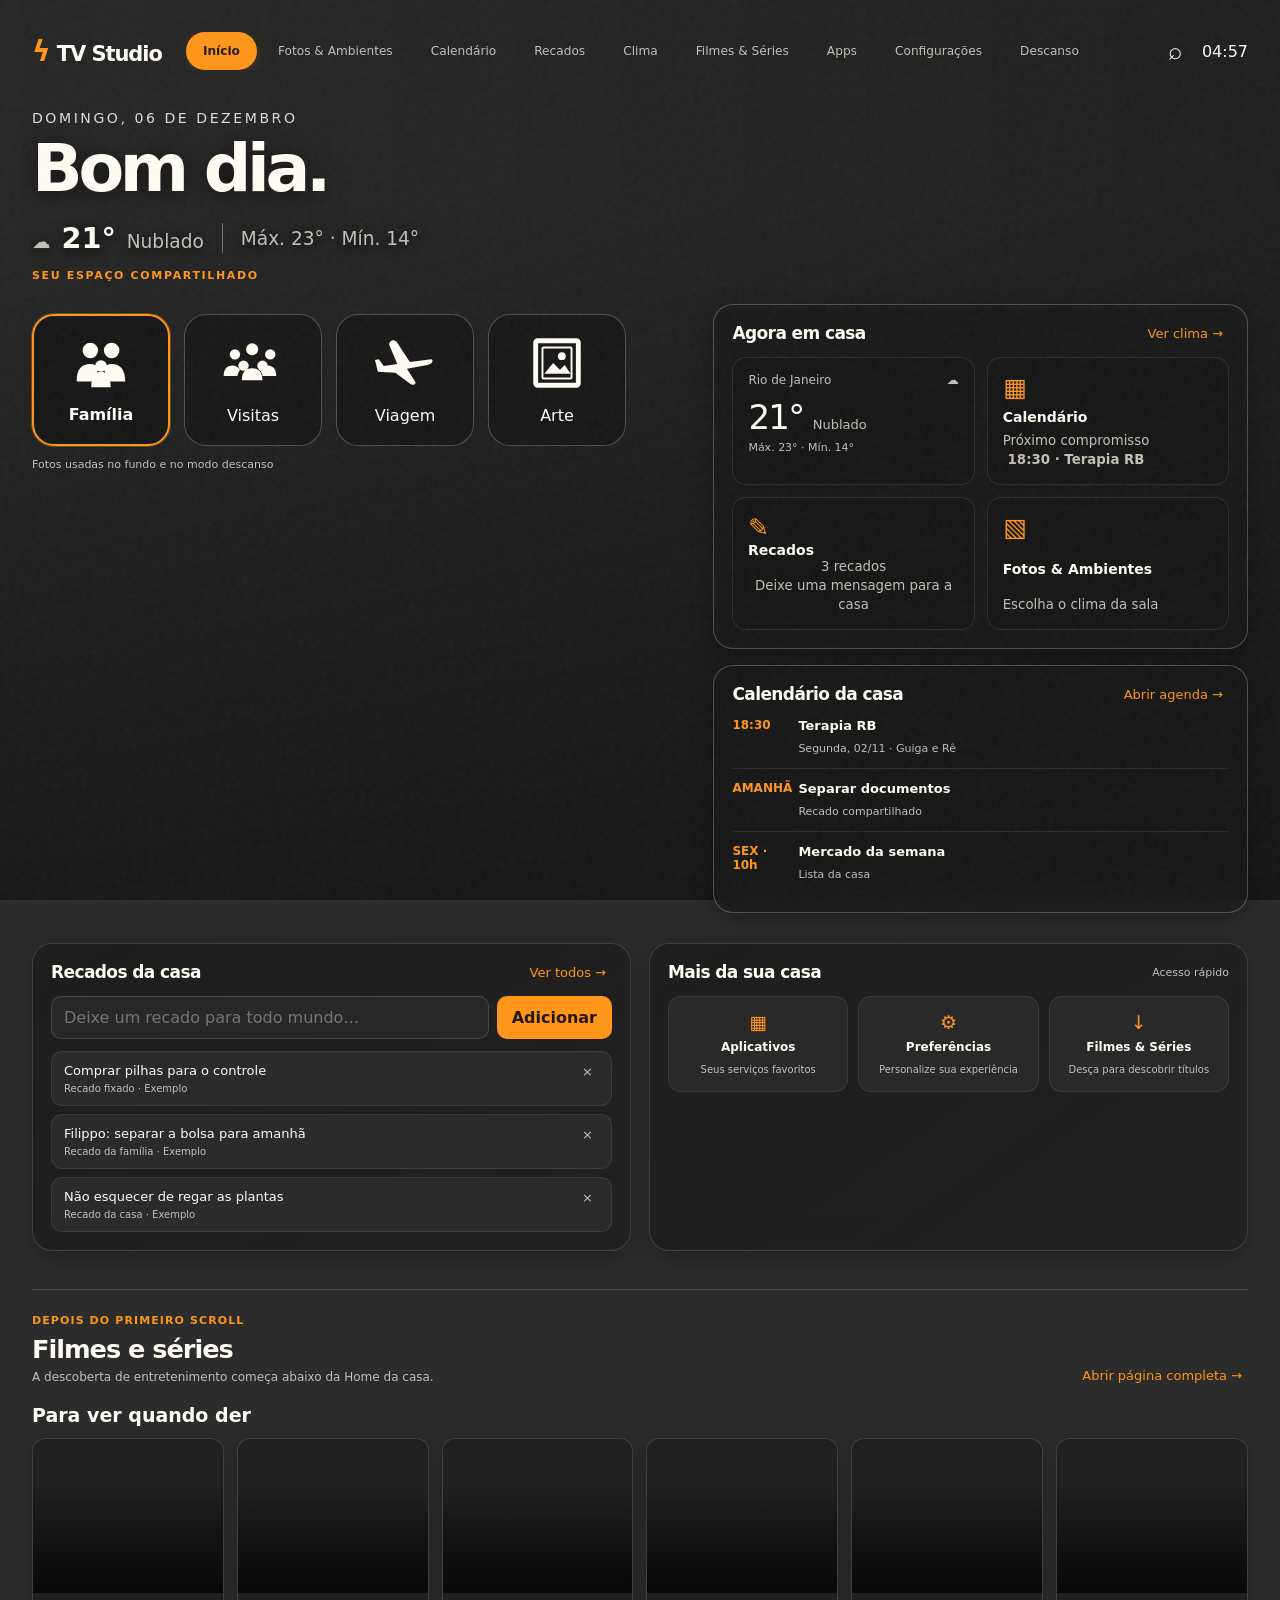
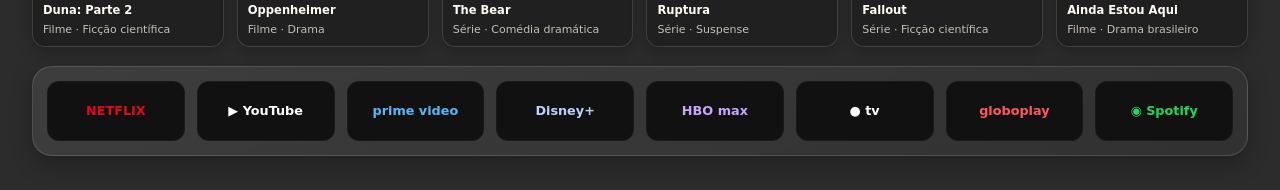
==== commit 133d7ebb: "Rebuild Home as full-screen cinematic background with overlay widgets" ====
--- a/docs/preview-tv-studio.html
+++ b/docs/preview-tv-studio.html
@@ -22,6 +22,36 @@
 .page-view{display:none}.page-view.active{display:block}.page-card{padding:22px;min-height:320px}.page-card h2{font-size:24px}.placeholder-grid{display:grid;grid-template-columns:repeat(3,minmax(0,1fr));gap:14px;margin-top:20px}.placeholder-tile{padding:20px;border:1px solid var(--line);border-radius:14px;background:#292929;min-height:145px}.placeholder-tile b{display:block;margin:12px 0 7px}.placeholder-tile p{color:var(--muted);font-size:13px;line-height:1.5}.calendar-full{display:grid;grid-template-columns:1.1fr 1fr;gap:18px}.month{display:grid;grid-template-columns:repeat(7,1fr);gap:6px}.day{padding:10px 4px;text-align:center;border-radius:8px;background:#292929;color:var(--muted);font-size:12px}.day.has{border:1px solid var(--accent);color:var(--text)}.day.today{background:var(--accent);color:#21170c;font-weight:900}.message-board{display:grid;grid-template-columns:repeat(3,minmax(0,1fr));gap:12px}.message{padding:18px;min-height:140px;border-radius:15px;background:#292929;border:1px solid var(--line)}.message .pin{color:var(--accent)}.message p{line-height:1.5;font-size:14px}.toolbar{display:flex;gap:8px;flex-wrap:wrap;margin:14px 0}.toolbar button{border:1px solid var(--line);background:#292929;border-radius:10px;padding:10px 13px}.toolbar button.active{border-color:var(--accent);color:var(--accent)}.demo-hint{color:var(--muted);font-size:12px;line-height:1.55;margin-top:16px}
 @media(max-width:980px){.top{align-items:start;flex-wrap:wrap}.nav{order:3;flex-basis:100%}.home-grid{grid-template-columns:1fr}.photo-panel{padding-top:8px}.side-stack{grid-template-columns:1fr 1fr;grid-template-rows:auto}.lower-grid{grid-template-columns:1fr}.posters{grid-template-columns:repeat(3,minmax(0,1fr))}.apps-row{grid-template-columns:repeat(4,minmax(0,1fr))}}
 @media(max-width:620px){.shell{padding:12px}.topright{margin-left:auto}.side-stack{grid-template-columns:1fr}.home-grid{gap:12px}.photo-panel{min-height:300px}.photo-image{min-height:220px}.photo-bottom{align-items:start;flex-direction:column}.widget-grid{grid-template-columns:1fr 1fr}.lower-grid{gap:12px}.mini-widgets{grid-template-columns:1fr}.posters{grid-template-columns:repeat(2,minmax(0,1fr))}.apps-row{grid-template-columns:repeat(4,minmax(0,1fr))}.placeholder-grid,.message-board{grid-template-columns:1fr}.calendar-full{grid-template-columns:1fr}.page-intro{align-items:start;flex-direction:column}}
+
+/* Cinematic Home layout aligned to approved reference */
+body:after{background:linear-gradient(90deg,rgba(14,14,14,.10),rgba(14,14,14,.36)),linear-gradient(0deg,rgba(14,14,14,.60),rgba(14,14,14,.06) 78%),var(--ambient-image,url('https://images.unsplash.com/photo-1470252649378-9c29740c9fa8?auto=format&fit=crop&w=1800&q=85')) center center/cover no-repeat}
+.cinematic-intro{margin:28px 0 22px;align-items:flex-start}
+.cinematic-intro .date-label{font-size:clamp(13px,1.1vw,20px);letter-spacing:.18em;text-transform:uppercase;color:#fffcf4d9;margin-bottom:10px}
+.cinematic-intro h1{font-size:clamp(48px,5.2vw,92px);line-height:.98;letter-spacing:-.065em;margin:0 0 20px;text-shadow:0 3px 24px #0008}
+.cinematic-intro .ambient-stats{font-size:clamp(15px,1.45vw,25px);margin:0 0 14px}
+.cinematic-intro .ambient-stats strong{font-size:1.55em}
+.home-kicker{font-size:11px;font-weight:850;letter-spacing:.15em;color:var(--accent);margin-top:8px}
+.home-grid{grid-template-columns:minmax(0,1.1fr) minmax(420px,.9fr);gap:28px;align-items:start}
+.photo-panel{padding:10px 0 0;background:transparent!important;border:0!important;box-shadow:none!important;display:flex;flex-direction:column;gap:18px;min-height:0}
+.photo-panel .photo-image{display:none!important}
+.ambient-heading{display:none}
+.photo-bottom{display:flex;flex-direction:column;align-items:flex-start;gap:12px}
+.moods{gap:14px}
+.moods .mood{min-width:138px;min-height:132px;border-radius:22px;background:rgba(20,20,20,.58);backdrop-filter:blur(12px);border:1px solid rgba(255,252,244,.25);padding:18px 16px}
+.moods .mood svg{width:62px;height:56px}
+.moods .mood:after{font-size:16px;margin-top:10px}
+.moods .mood.active{border:2px solid var(--accent);background:rgba(20,20,20,.72);color:var(--text);box-shadow:0 0 0 1px #ff961a55}
+.side-stack{padding-top:0;gap:16px}
+.side-stack .panel{background:linear-gradient(145deg,rgba(24,24,24,.67),rgba(24,24,24,.48));backdrop-filter:blur(16px);border-color:rgba(255,252,244,.24)}
+.widget-panel,.calendar-panel,.notes-panel,.mini-panel{border-radius:20px}
+.widget-grid{grid-template-columns:1fr 1fr}
+.weather-widget,.quick-widget{background:rgba(24,24,24,.48);border:1px solid rgba(255,252,244,.10);backdrop-filter:blur(10px)}
+.quick-widget{min-height:128px}
+.lower-grid{margin-top:30px}
+.lower-grid .panel{background:linear-gradient(145deg,rgba(24,24,24,.70),rgba(24,24,24,.54));backdrop-filter:blur(16px)}
+.entertainment{margin-top:38px}
+@media(max-width:980px){.home-grid{grid-template-columns:1fr}.cinematic-intro h1{font-size:clamp(46px,9vw,76px)}.moods .mood{min-width:112px;min-height:108px}.moods .mood svg{width:48px;height:44px}}
+
 </style>
 </head>
 <body>
@@ -35,11 +65,10 @@
 </header>
 
 <section class="page-view active" id="page-home">
- <div class="page-intro"><div><div class="date-label" id="dateLabel"></div><h1>Bom dia.</h1></div><div class="kicker">SEU ESPAÇO COMPARTILHADO</div></div>
+ <div class="page-intro cinematic-intro"><div><div class="date-label date-uppercase" id="dateLabel"></div><h1>Bom dia.</h1><div class="ambient-stats"><span>☁ <strong>21°</strong> Nublado</span><i></i><span>Máx. 23° · Mín. 14°</span></div><div class="home-kicker">SEU ESPAÇO COMPARTILHADO</div></div></div>
  <div class="home-grid">
-  <section class="panel photo-panel">
-   <div class="photo-image"><div class="photo-copy"><div class="kicker">Ambiente da casa</div><h2 id="moodTitle">Família</h2></div></div>
-   <div class="ambient-stats"><span>☁ <strong>21°</strong> Nublado</span><i></i><span>Máx. 23° · Mín. 14°</span></div>
+  <section class="photo-panel">
+   <div class="ambient-heading"><div class="kicker">Ambiente da casa</div><h2 id="moodTitle">Família</h2></div>
    <div class="photo-bottom"><div class="moods"><button class="mood active" data-mood="Família" aria-label="Família" title="Família"><svg viewBox="0 0 64 54" aria-hidden="true"><circle cx="21" cy="13" r="8" fill="currentColor"/><circle cx="43" cy="13" r="8" fill="currentColor"/><circle cx="32" cy="29" r="6" fill="currentColor"/><path d="M7 43c0-10 5-16 14-16 4 0 7 2 9 5-3 4-4 8-4 13H7zm31 2c0-6-1-10-4-13 2-3 5-5 9-5 9 0 14 6 14 18H38zM22 51c0-10 3-16 10-16s10 6 10 16H22z" fill="currentColor"/></svg></button><button class="mood" data-mood="Visitas" aria-label="Visitas" title="Visitas"><svg viewBox="0 0 72 56" aria-hidden="true"><g fill="currentColor"><circle cx="35" cy="12" r="7"/><circle cx="15" cy="18" r="6"/><circle cx="56" cy="18" r="6"/><circle cx="25" cy="31" r="6"/><circle cx="47" cy="31" r="6"/><path d="M23 48c0-9 4-14 12-14s12 5 12 14H23zM2 43c0-8 4-12 10-12 4 0 7 2 9 5-2 3-3 5-3 7H2zm45 0c0-2-1-4-3-7 2-3 5-5 9-5 6 0 10 4 10 12H47z"/></g></svg></button><button class="mood" data-mood="Viagem" aria-label="Viagem" title="Viagem"><svg viewBox="0 0 64 56" aria-hidden="true"><path d="M59 24 37 27 24 7c-1-2-4-3-6-2-2 1-3 3-2 5l8 19-14 2-5-7-4 1 3 12 18 1 16 12c2 1 5 0 5-2l-9-14 21-4c5-1 7-5 4-6z" fill="currentColor"/></svg></button><button class="mood" data-mood="Arte" aria-label="Arte" title="Arte"><svg viewBox="0 0 64 56" aria-hidden="true"><rect x="10" y="5" width="44" height="46" rx="2" fill="none" stroke="currentColor" stroke-width="5"/><rect x="17" y="12" width="30" height="32" rx="1" fill="none" stroke="currentColor" stroke-width="2"/><circle cx="37" cy="21" r="4" fill="currentColor"/><path d="M19 39 28 28l7 7 5-5 6 9z" fill="currentColor"/></svg></button></div><span class="small-status">Fotos usadas no fundo e no modo descanso</span></div>
    <div class="guest-tools"><div class="guest-qr"><div class="qr-placeholder" role="img" aria-label="QR do Wi-Fi Raposa_pomposa"><div class="qr-name">Raposa_pomposa</div><div class="qr-fake">QR decorativo</div></div><div><strong>Conecte-se ao Wi-Fi</strong><small>QR recebido em imagem. Substituir pelo código original validado antes de usar como acesso real.</small></div></div><button class="guest-music" data-page="apps"><span class="spotify-mark">●</span><span><strong>Spotify em destaque</strong><small>Selecione música para a TV ou para o Google Nest da sala</small></span></button></div>
   </section>
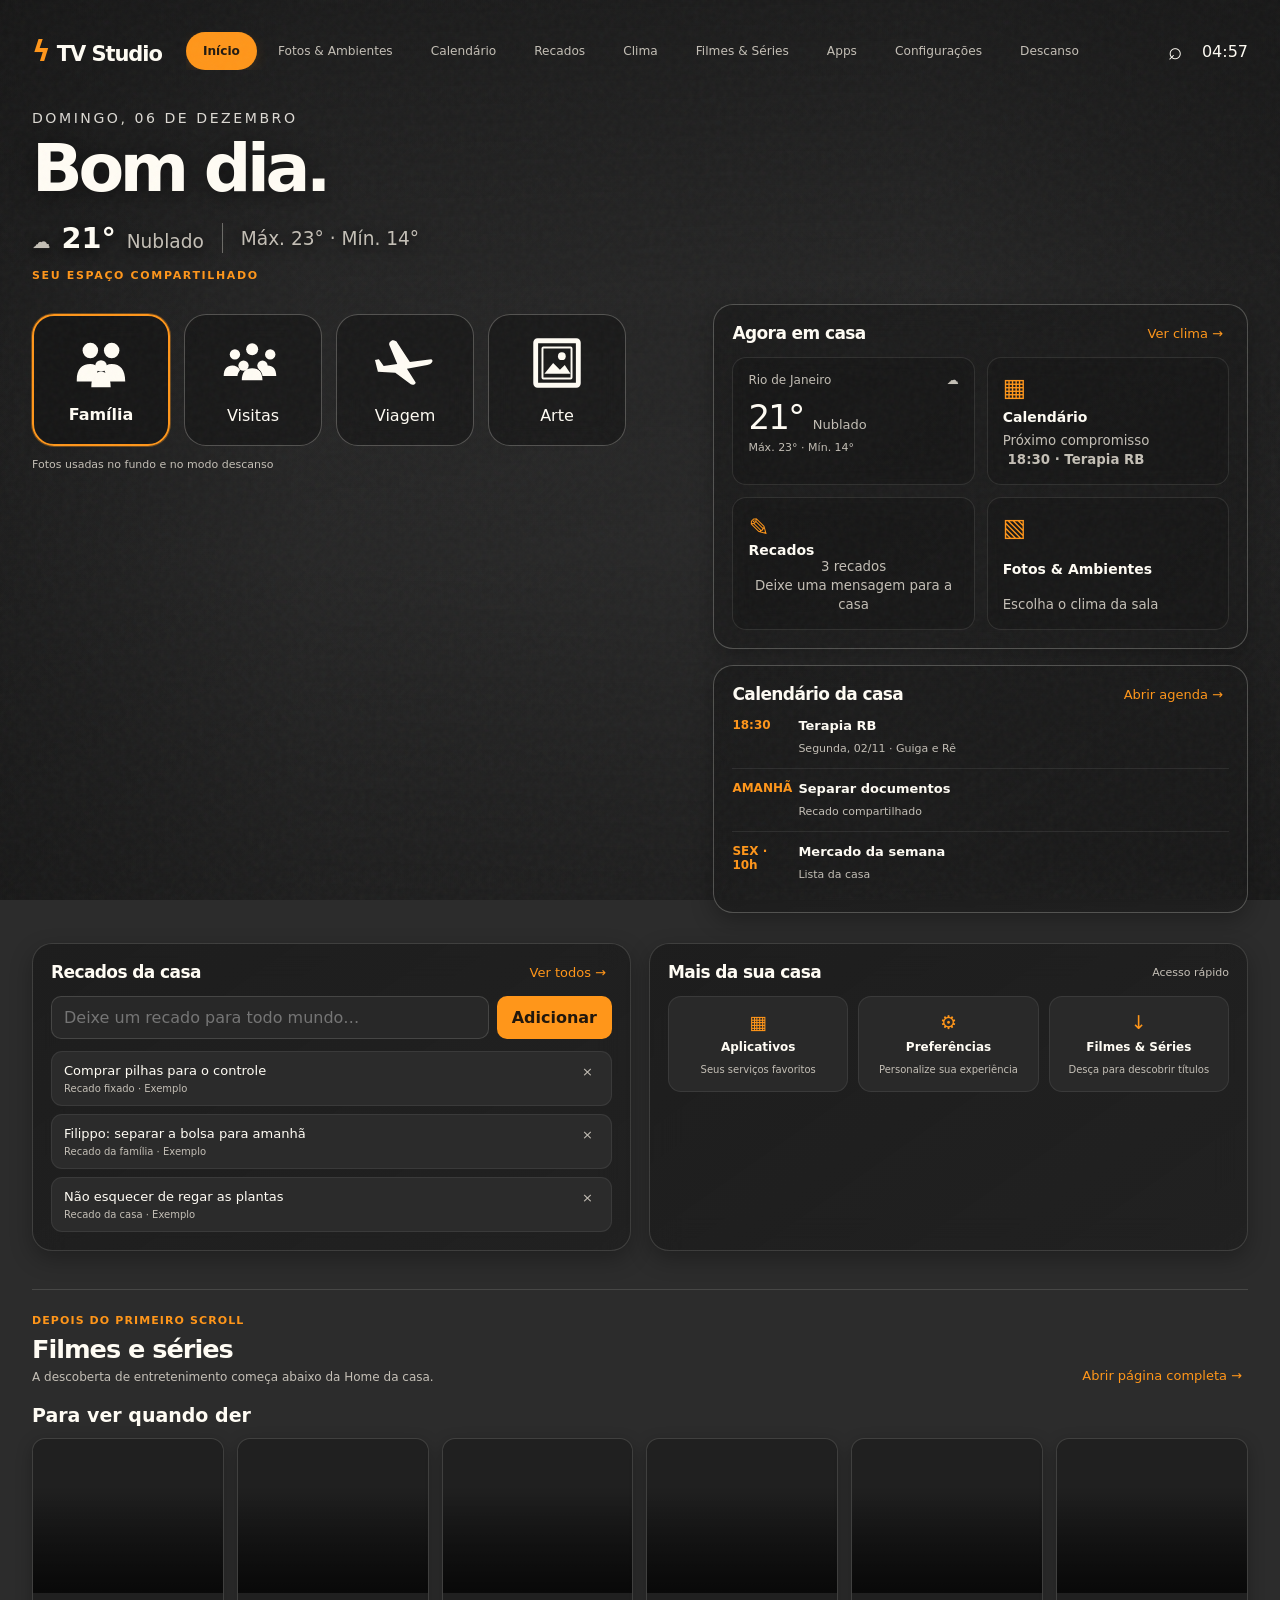
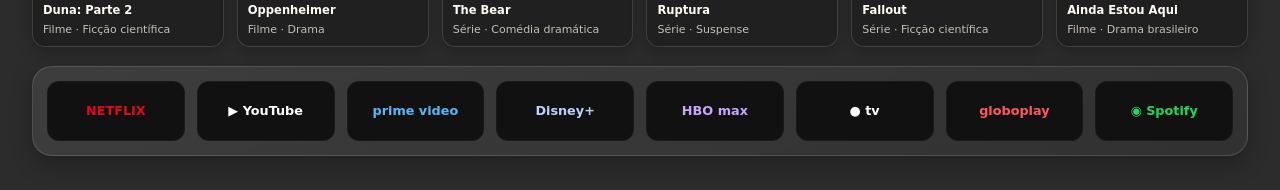
==== commit be710631: "Add subtle top-down and corner vignette for text readability" ====
--- a/docs/preview-tv-studio.html
+++ b/docs/preview-tv-studio.html
@@ -24,7 +24,7 @@
 @media(max-width:620px){.shell{padding:12px}.topright{margin-left:auto}.side-stack{grid-template-columns:1fr}.home-grid{gap:12px}.photo-panel{min-height:300px}.photo-image{min-height:220px}.photo-bottom{align-items:start;flex-direction:column}.widget-grid{grid-template-columns:1fr 1fr}.lower-grid{gap:12px}.mini-widgets{grid-template-columns:1fr}.posters{grid-template-columns:repeat(2,minmax(0,1fr))}.apps-row{grid-template-columns:repeat(4,minmax(0,1fr))}.placeholder-grid,.message-board{grid-template-columns:1fr}.calendar-full{grid-template-columns:1fr}.page-intro{align-items:start;flex-direction:column}}
 
 /* Cinematic Home layout aligned to approved reference */
-body:after{background:linear-gradient(90deg,rgba(14,14,14,.10),rgba(14,14,14,.36)),linear-gradient(0deg,rgba(14,14,14,.60),rgba(14,14,14,.06) 78%),var(--ambient-image,url('https://images.unsplash.com/photo-1470252649378-9c29740c9fa8?auto=format&fit=crop&w=1800&q=85')) center center/cover no-repeat}
+body:after{background:linear-gradient(180deg,rgba(18,18,18,.58) 0%,rgba(18,18,18,.20) 32%,rgba(18,18,18,.12) 62%,rgba(18,18,18,.48) 100%),linear-gradient(90deg,rgba(18,18,18,.48) 0%,rgba(18,18,18,.08) 24%,rgba(18,18,18,.04) 72%,rgba(18,18,18,.42) 100%),var(--ambient-image,url('https://images.unsplash.com/photo-1470252649378-9c29740c9fa8?auto=format&fit=crop&w=1800&q=85')) center center/cover no-repeat}
 .cinematic-intro{margin:28px 0 22px;align-items:flex-start}
 .cinematic-intro .date-label{font-size:clamp(13px,1.1vw,20px);letter-spacing:.18em;text-transform:uppercase;color:#fffcf4d9;margin-bottom:10px}
 .cinematic-intro h1{font-size:clamp(48px,5.2vw,92px);line-height:.98;letter-spacing:-.065em;margin:0 0 20px;text-shadow:0 3px 24px #0008}
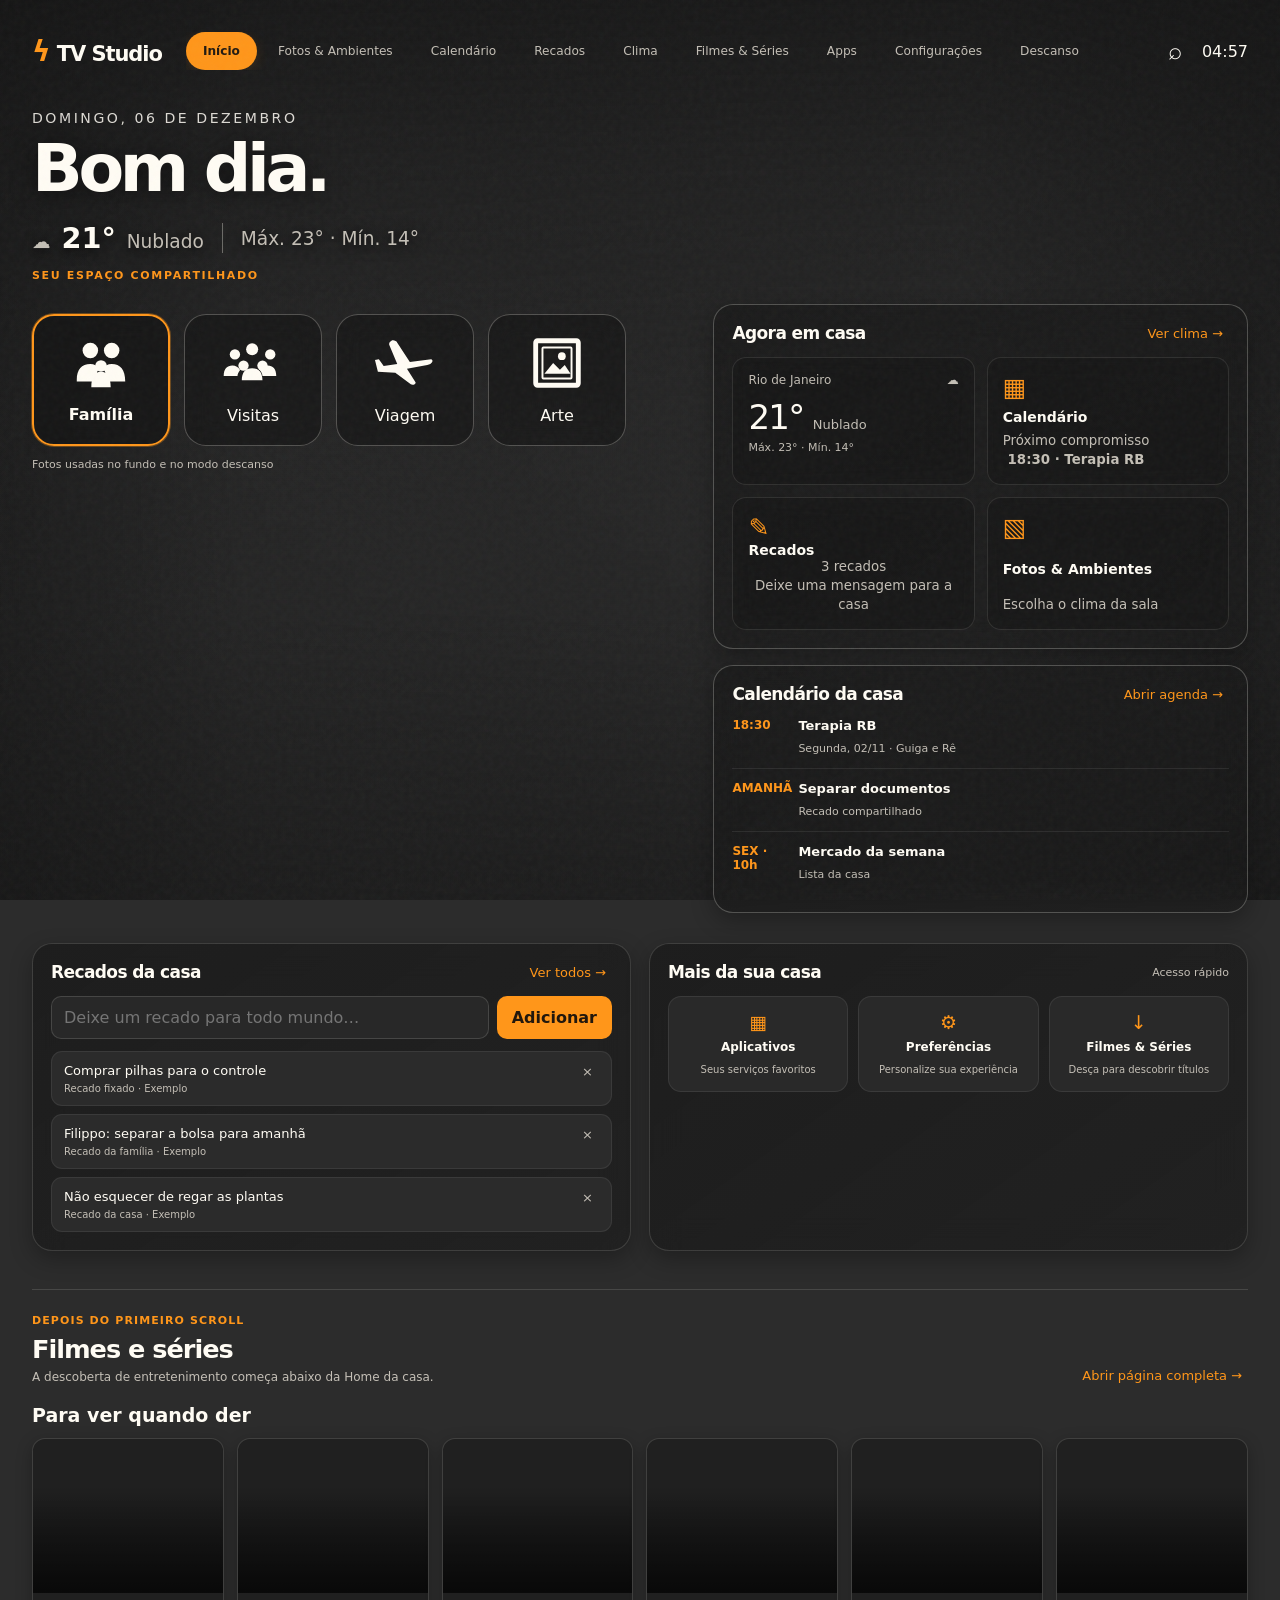
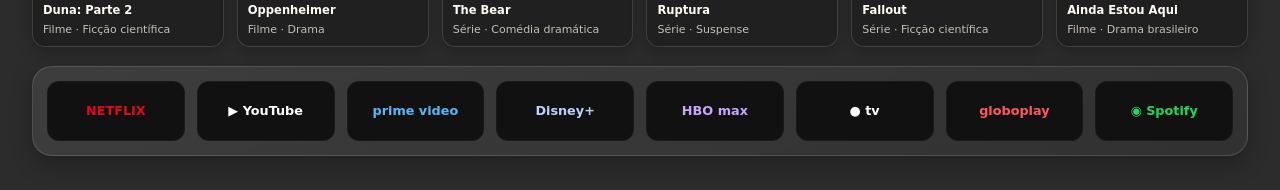
==== commit 48e9906b: "Strengthen subtle top-down gradient and corner vignette" ====
--- a/docs/preview-tv-studio.html
+++ b/docs/preview-tv-studio.html
@@ -24,7 +24,7 @@
 @media(max-width:620px){.shell{padding:12px}.topright{margin-left:auto}.side-stack{grid-template-columns:1fr}.home-grid{gap:12px}.photo-panel{min-height:300px}.photo-image{min-height:220px}.photo-bottom{align-items:start;flex-direction:column}.widget-grid{grid-template-columns:1fr 1fr}.lower-grid{gap:12px}.mini-widgets{grid-template-columns:1fr}.posters{grid-template-columns:repeat(2,minmax(0,1fr))}.apps-row{grid-template-columns:repeat(4,minmax(0,1fr))}.placeholder-grid,.message-board{grid-template-columns:1fr}.calendar-full{grid-template-columns:1fr}.page-intro{align-items:start;flex-direction:column}}
 
 /* Cinematic Home layout aligned to approved reference */
-body:after{background:linear-gradient(180deg,rgba(18,18,18,.58) 0%,rgba(18,18,18,.20) 32%,rgba(18,18,18,.12) 62%,rgba(18,18,18,.48) 100%),linear-gradient(90deg,rgba(18,18,18,.48) 0%,rgba(18,18,18,.08) 24%,rgba(18,18,18,.04) 72%,rgba(18,18,18,.42) 100%),var(--ambient-image,url('https://images.unsplash.com/photo-1470252649378-9c29740c9fa8?auto=format&fit=crop&w=1800&q=85')) center center/cover no-repeat}
+body:after{background:linear-gradient(180deg,rgba(18,18,18,.70) 0%,rgba(18,18,18,.38) 20%,rgba(18,18,18,.16) 46%,rgba(18,18,18,.18) 68%,rgba(18,18,18,.54) 100%),linear-gradient(90deg,rgba(18,18,18,.48) 0%,rgba(18,18,18,.10) 19%,rgba(18,18,18,.04) 75%,rgba(18,18,18,.46) 100%),var(--ambient-image,url('https://images.unsplash.com/photo-1470252649378-9c29740c9fa8?auto=format&fit=crop&w=1800&q=85')) center center/cover no-repeat}
 .cinematic-intro{margin:28px 0 22px;align-items:flex-start}
 .cinematic-intro .date-label{font-size:clamp(13px,1.1vw,20px);letter-spacing:.18em;text-transform:uppercase;color:#fffcf4d9;margin-bottom:10px}
 .cinematic-intro h1{font-size:clamp(48px,5.2vw,92px);line-height:.98;letter-spacing:-.065em;margin:0 0 20px;text-shadow:0 3px 24px #0008}
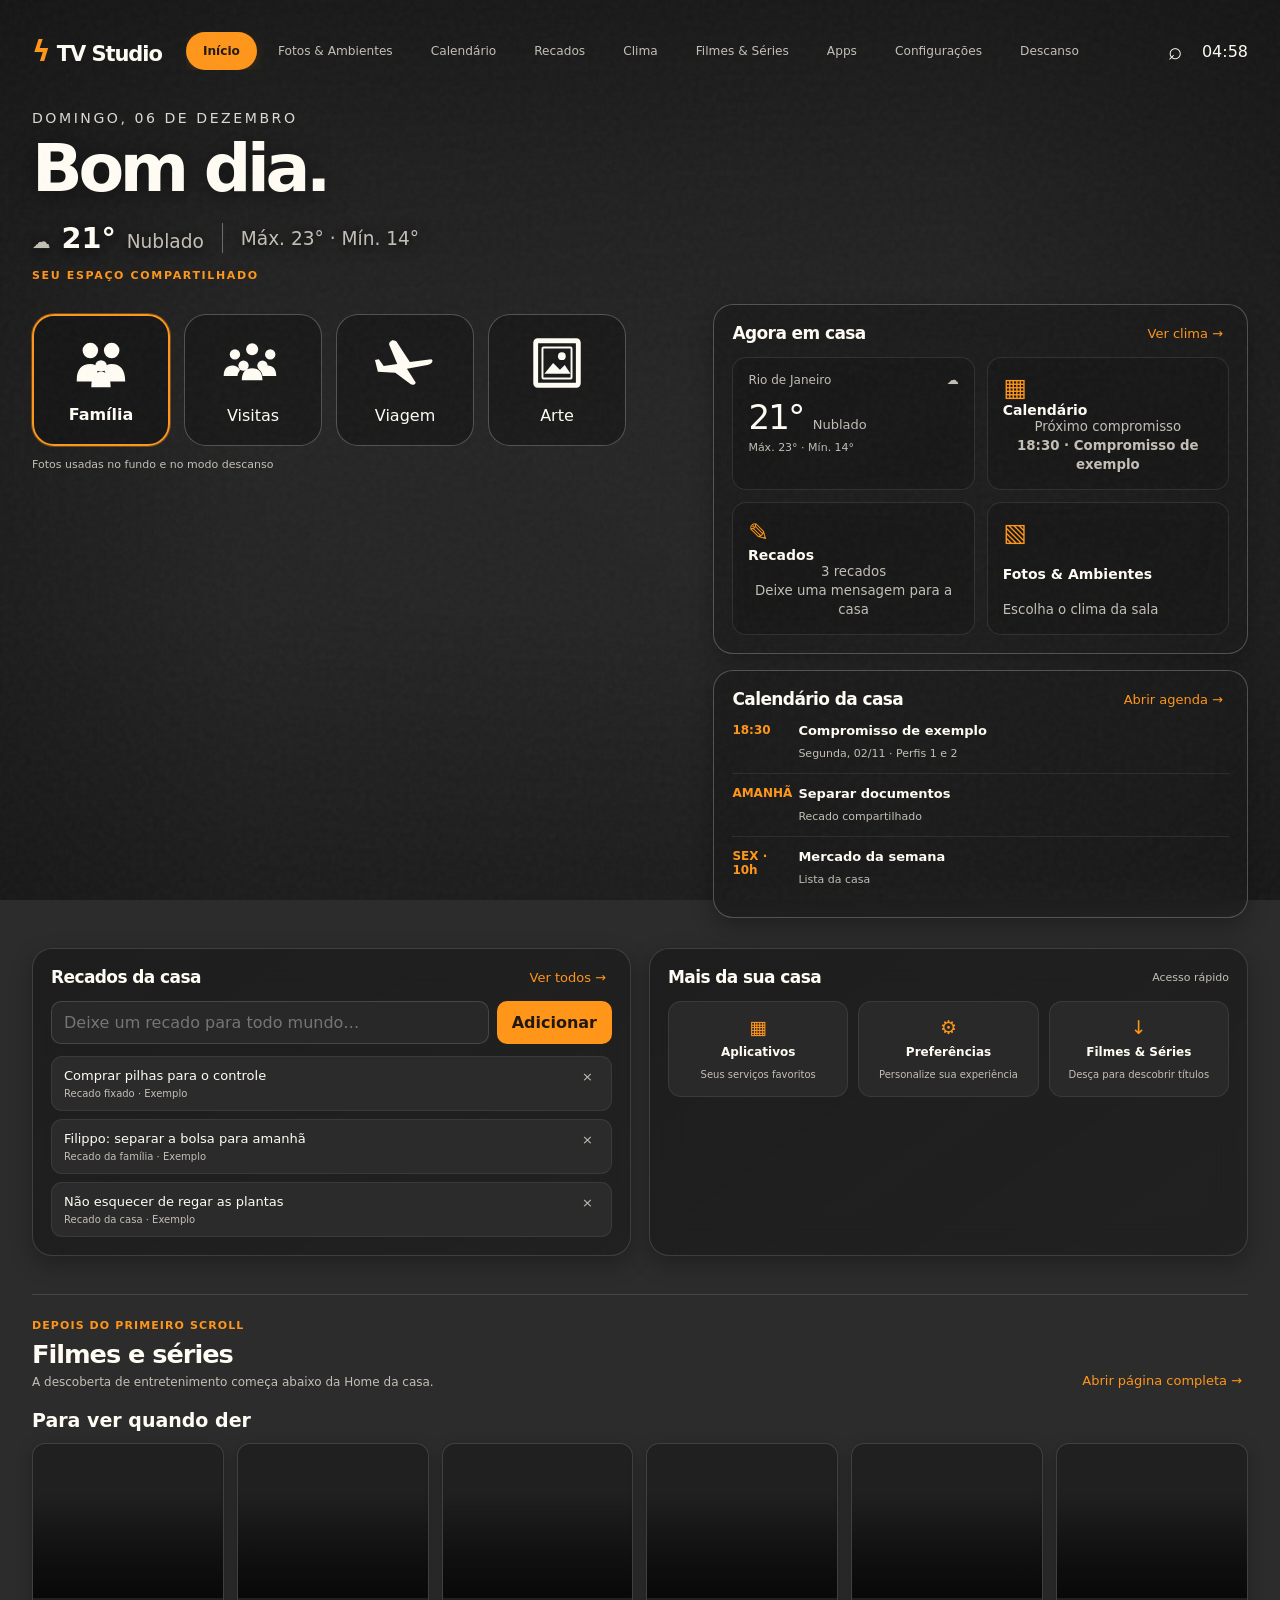
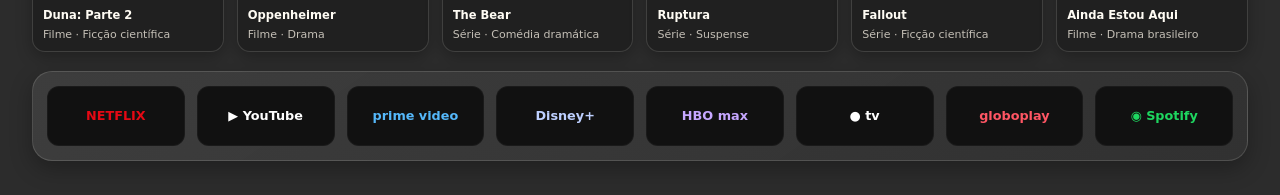
==== commit 1f9f73cf: "Align public website with TV Studio and remove private demo details" ====
--- a/docs/preview-tv-studio.html
+++ b/docs/preview-tv-studio.html
@@ -77,7 +77,7 @@
     <div class="panel-head"><h2>Agora em casa</h2><button class="link" data-page="weather">Ver clima →</button></div>
     <div class="widget-grid">
      <div class="weather-widget"><div class="weather-top"><span>Rio de Janeiro</span><span>☁</span></div><div class="temp">21° <small>Nublado</small></div><div class="weather-foot">Máx. 23° · Mín. 14°</div></div>
-     <button class="quick-widget" data-page="calendar"><span class="big-icon">▦</span><strong>Calendário</strong><small>Próximo compromisso<br><b>18:30 · Terapia RB</b></small></button>
+     <button class="quick-widget" data-page="calendar"><span class="big-icon">▦</span><strong>Calendário</strong><small>Próximo compromisso<br><b>18:30 · Compromisso de exemplo</b></small></button>
      <button class="quick-widget" data-page="notes"><span class="big-icon">✎</span><strong>Recados</strong><small><span id="noteCount">3 recados</span><br>Deixe uma mensagem para a casa</small></button>
      <button class="quick-widget" data-page="photos"><span class="big-icon">▧</span><strong>Fotos & Ambientes</strong><small>Escolha o clima da sala</small></button>
     </div>
@@ -85,7 +85,7 @@
    <section class="panel calendar-panel">
     <div class="panel-head"><h2>Calendário da casa</h2><button class="link" data-page="calendar">Abrir agenda →</button></div>
     <div class="events">
-     <div class="event"><time>18:30</time><div><strong>Terapia RB</strong><small>Segunda, 02/11 · Guiga e Rê</small></div></div>
+     <div class="event"><time>18:30</time><div><strong>Compromisso de exemplo</strong><small>Segunda, 02/11 · Perfis 1 e 2</small></div></div>
      <div class="event"><time>AMANHÃ</time><div><strong>Separar documentos</strong><small>Recado compartilhado</small></div></div>
      <div class="event"><time>SEX · 10h</time><div><strong>Mercado da semana</strong><small>Lista da casa</small></div></div>
     </div>
@@ -124,7 +124,7 @@
 </section>
 <section class="page-view" id="page-calendar">
  <div class="page-intro"><div><div class="kicker">Organização compartilhada</div><h1>Calendário da casa</h1></div><div class="date-label">Eventos demonstrativos</div></div>
- <div class="calendar-full"><section class="panel page-card"><div class="panel-head"><h2>Novembro 2026</h2><span class="small-status">Vista mensal · Demonstração</span></div><div class="month" id="month"></div><p class="demo-hint">Os eventos exibidos são ilustrativos nesta prévia, não vêm de uma conta de calendário conectada.</p></section><section class="panel page-card"><div class="panel-head"><h2>Próximos compromissos</h2><button class="link" data-page="notes">Abrir recados →</button></div><div class="events"><div class="event"><time>02 NOV<br>18:30</time><div><strong>Terapia RB</strong><small>Guiga e Rê</small></div></div><div class="event"><time>16 NOV<br>18:30</time><div><strong>Terapia RB</strong><small>Guiga e Rê</small></div></div><div class="event"><time>30 NOV<br>18:30</time><div><strong>Terapia RB</strong><small>Guiga e Rê</small></div></div><div class="event"><time>04 DEZ<br>10:00</time><div><strong>Compromisso da família</strong><small>Exemplo para protótipo</small></div></div></div></section></div>
+ <div class="calendar-full"><section class="panel page-card"><div class="panel-head"><h2>Novembro 2026</h2><span class="small-status">Vista mensal · Demonstração</span></div><div class="month" id="month"></div><p class="demo-hint">Os eventos exibidos são ilustrativos nesta prévia, não vêm de uma conta de calendário conectada.</p></section><section class="panel page-card"><div class="panel-head"><h2>Próximos compromissos</h2><button class="link" data-page="notes">Abrir recados →</button></div><div class="events"><div class="event"><time>02 NOV<br>18:30</time><div><strong>Compromisso de exemplo</strong><small>Perfis 1 e 2</small></div></div><div class="event"><time>16 NOV<br>18:30</time><div><strong>Compromisso de exemplo</strong><small>Perfis 1 e 2</small></div></div><div class="event"><time>30 NOV<br>18:30</time><div><strong>Compromisso de exemplo</strong><small>Perfis 1 e 2</small></div></div><div class="event"><time>04 DEZ<br>10:00</time><div><strong>Compromisso da família</strong><small>Exemplo para protótipo</small></div></div></div></section></div>
 </section>
 <section class="page-view" id="page-notes">
  <div class="page-intro"><div><div class="kicker">Comunicação da família</div><h1>Recados</h1></div><div class="date-label">Prévia local · não sincronizada</div></div>
